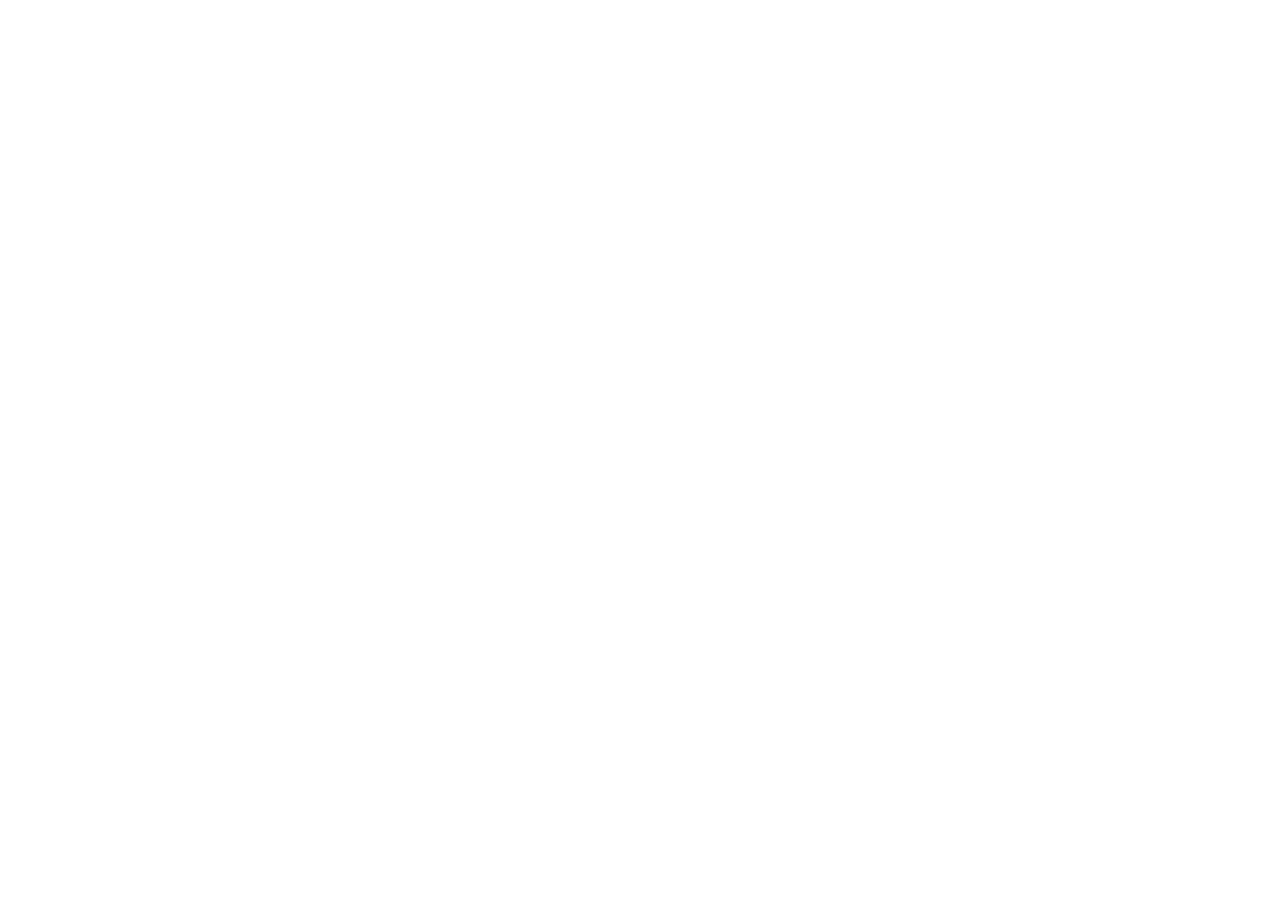
==== index.html @ 9a24ef56 "Initial commit" ====
<html lang="fa" dir="rtl">
<head>
    <meta charset="UTF-8">
    <meta name="viewport" content="width=device-width, initial-scale=1.0">
    <link rel="stylesheet" href="/css/style.css">
    <link rel="stylesheet" href="/css/fonts.css">
    <title>تاکسی اینترنتی تپسی- TAPSI</title>
</head>
<body>
    
</body>
</html>
---- css/style.css ----
/* RESET */
*,
*::before,
*::after{
    margin: 0;
    padding: 0;
    box-sizing: border-box;
    list-style: none;
}

html{
    font-size: 62.5%;
}

/* ROOT VARIABLE */
:root{
    --color-primary: #FF5722;
    --color-secondary-light: #FFF6F2;
    --color-secondary-dark: #FFA589;
    --color-navbar: #f8f8f8;
    --color-headings: #000000;
    --color-body: #333333;
    --color-white: #ffffff;
}

/* TYPOGRAPHY */
h1,h2,h3{
    color: var(--color-headings);
    font-weight: 700;
}

h1{
    font-size: 2.5rem;
}

h1{
    font-size: 2.2rem;
}

body{
    color: var(--color-body);
    font-size: 1.4rem;
}

@media screen and (min-width: 1024px) {
    h1{
        font-size: 5rem;
    }
    h2{
        font-size: 3.5rem;
    }
    body{
        font-size: 1.8rem;
    }
}
---- css/fonts.css ----
@font-face {
    font-family: "Vazir";
    font-weight: 400;
    font-style: normal ;
    src: url("/assets/fonts/Vazirmatn-Regular.woff2") format("woff2");
}

@font-face {
    font-family: "Vazir";
    font-weight: 700;
    font-style: normal ;
    src: url("/assets/fonts/Vazirmatn-Bold.woff2") format("woff2");
}

body{
    font-family: "Vazir";
}
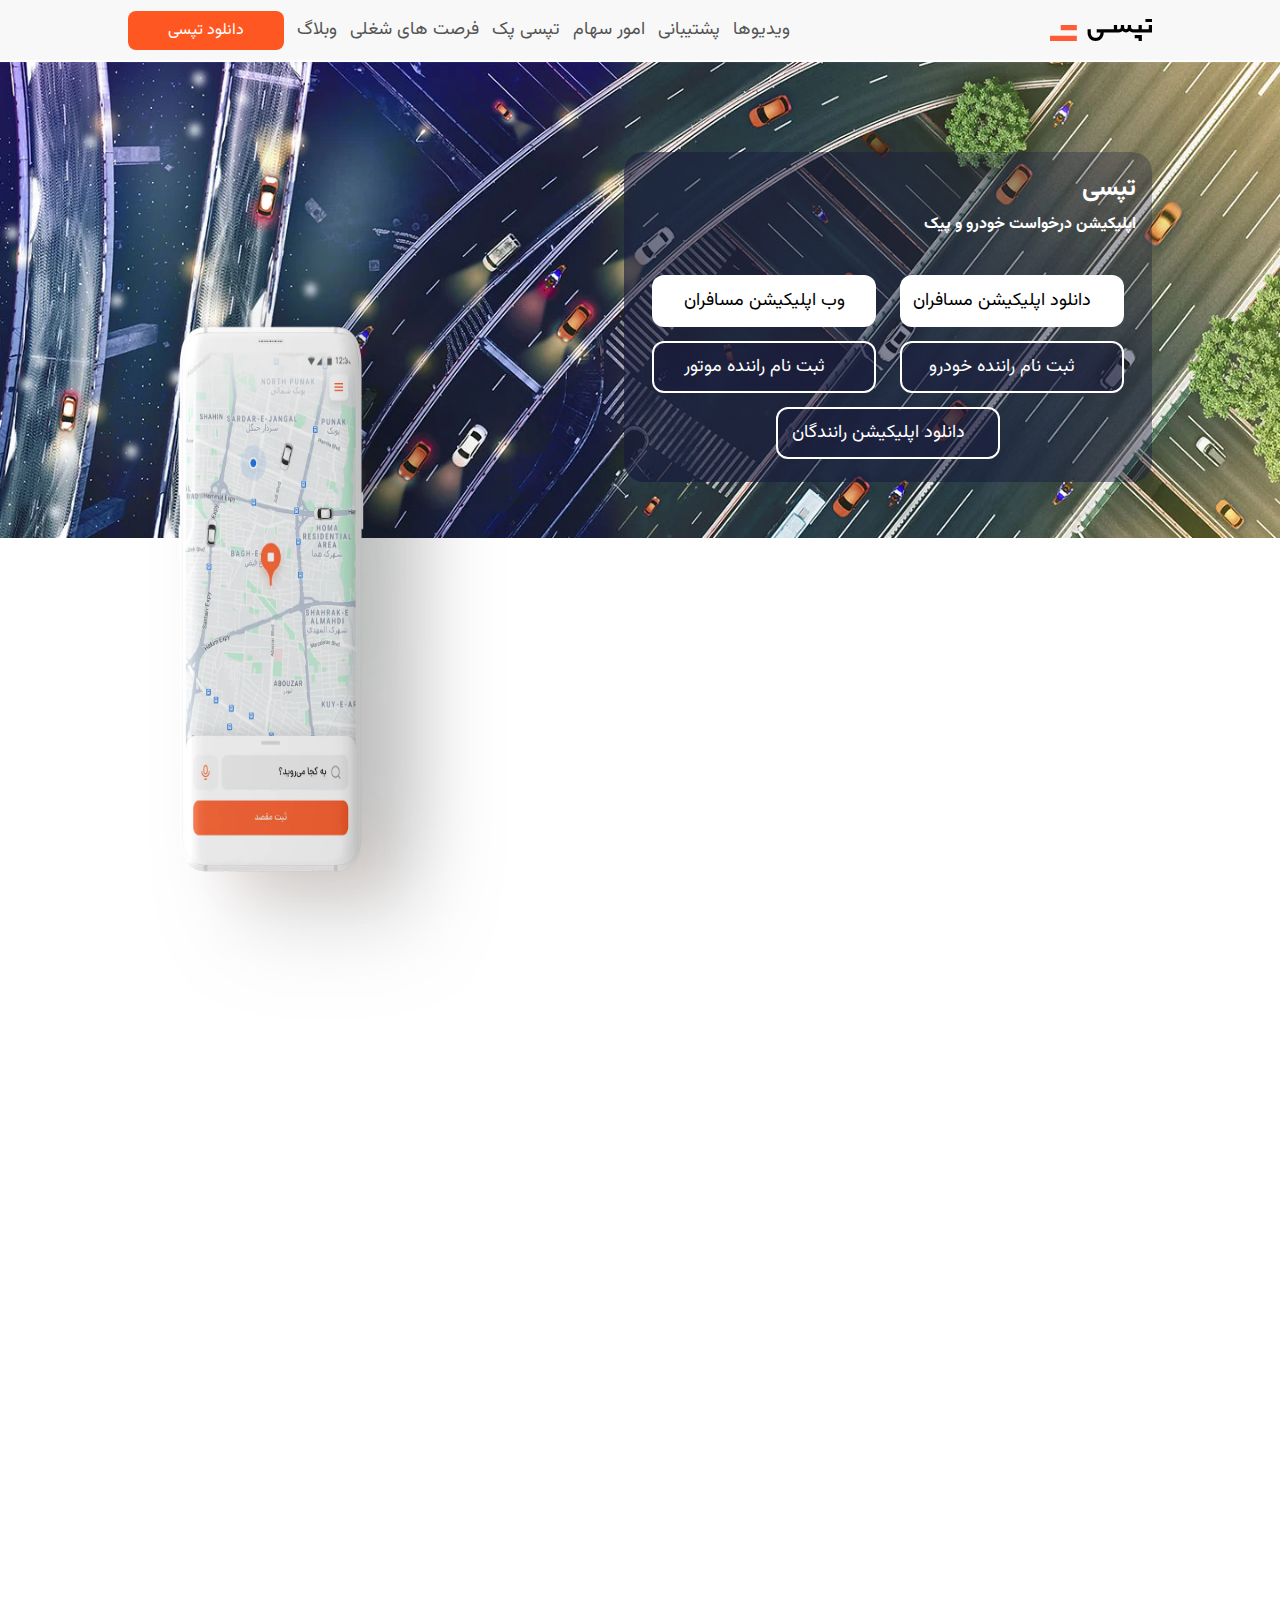
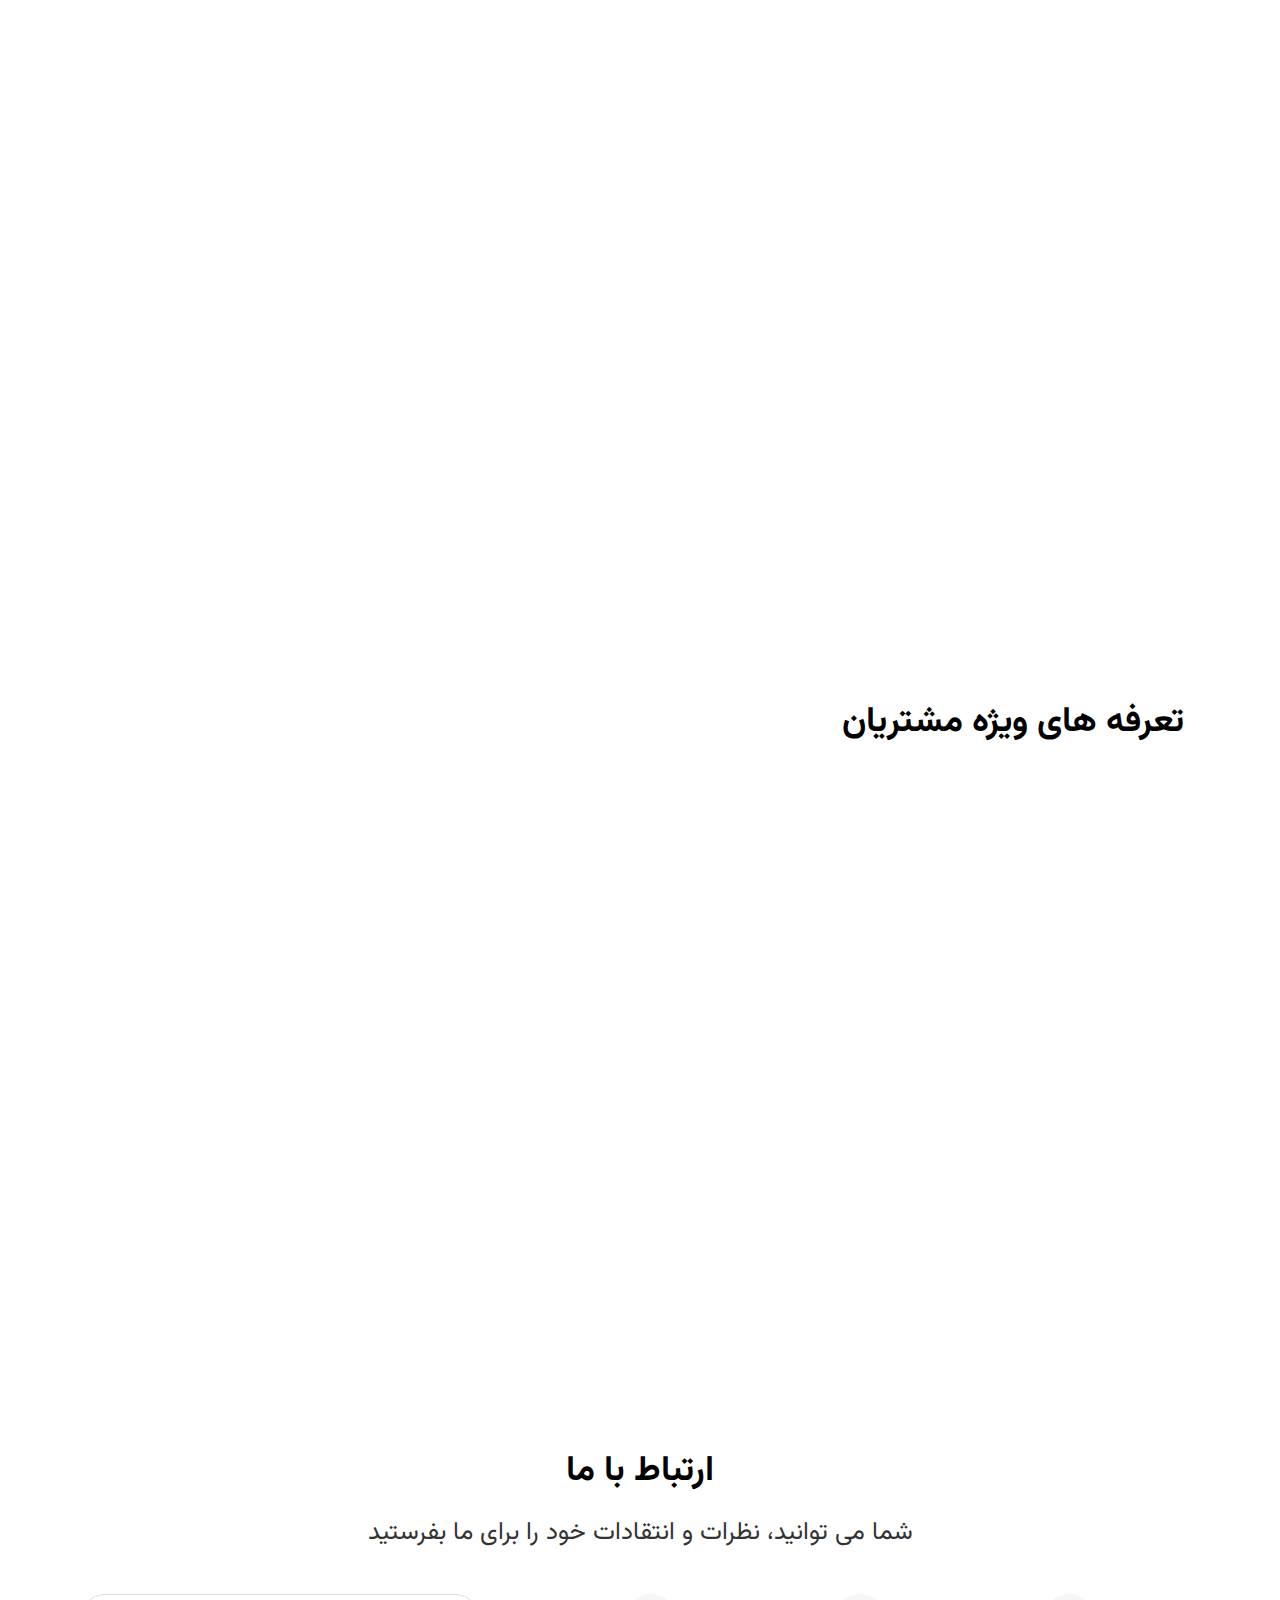
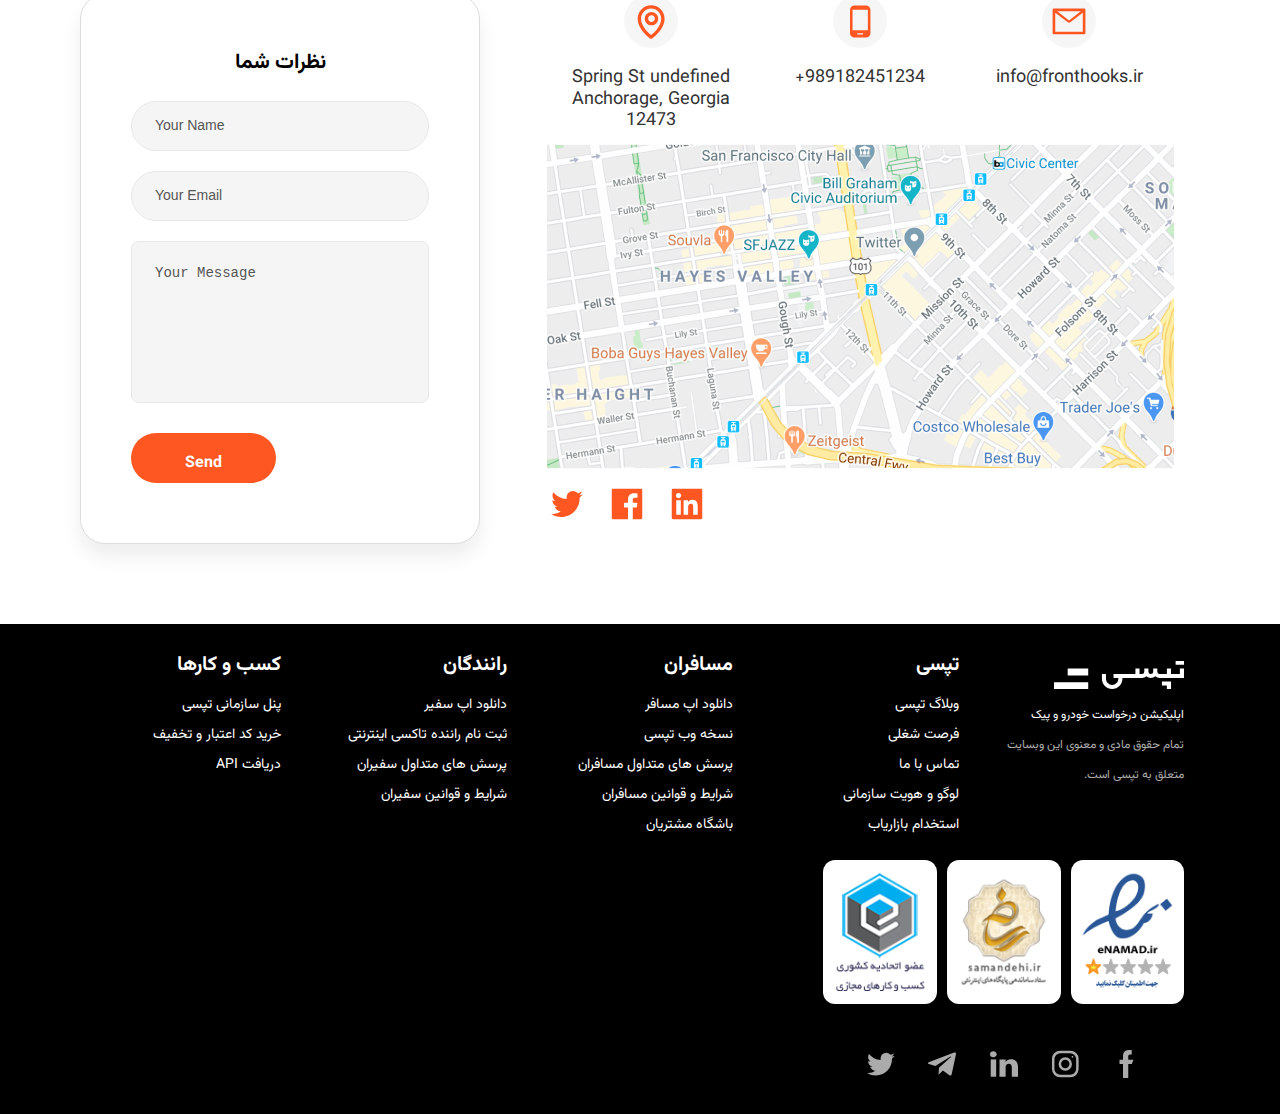
==== commit 35ae2d2c: "Putting the components together" ====
--- a/index.html
+++ b/index.html
@@ -1,12 +1,479 @@
-<html lang="fa" dir="rtl">
+<html dir="rtl">
 <head>
     <meta charset="UTF-8">
     <meta name="viewport" content="width=device-width, initial-scale=1.0">
+    <link rel="shortcut icon" href="/assets/images/favicon.ico">
     <link rel="stylesheet" href="/css/style.css">
     <link rel="stylesheet" href="/css/fonts.css">
+    <link rel="stylesheet" href="/css/aos.css" />
+    <link rel="stylesheet" href="https://cdnjs.cloudflare.com/ajax/libs/font-awesome/6.5.2/css/all.min.css" integrity="sha512-SnH5WK+bZxgPHs44uWIX+LLJAJ9/2PkPKZ5QiAj6Ta86w+fsb2TkcmfRyVX3pBnMFcV7oQPJkl9QevSCWr3W6A==" crossorigin="anonymous" referrerpolicy="no-referrer" />
     <title>تاکسی اینترنتی تپسی- TAPSI</title>
 </head>
 <body>
+    <!-- HEADRER -->
+    <header>
+        <nav class="nav container">
+            <a href="#" class="nav__logo">
+                <svg xmlns="http://www.w3.org/2000/svg" width="102" height="22" viewBox="0 0 102 22">
+                    <g fill-rule="evenodd">
+                        <path fill="#000" d="M102 5.946h-3.222v4.28H91.8v-4.28h-3.221v4.28h-5.637a1.878 1.878 0 0 1-1.879-1.872V5.946h-3.221v2.408a1.878 1.878 0 0 1-1.879 1.873 1.878 1.878 0 0 1-1.879-1.873V5.946h-3.221v2.408a1.878 1.878 0 0 1-1.879 1.873h-1.879V5.946h-3.22v4.28h-17.18v3.212h3.758v.535c0 2.656-2.167 4.816-4.831 4.816-2.664 0-4.832-2.16-4.832-4.816v-3.746H37.58v3.746c0 4.426 3.613 8.027 8.053 8.027 4.44 0 8.052-3.6 8.052-8.027v-.535H68.985a5.09 5.09 0 0 0 3.489-1.381 5.09 5.09 0 0 0 3.49 1.38 5.09 5.09 0 0 0 3.489-1.38 5.089 5.089 0 0 0 3.489 1.38H102V5.947z"></path>
+                        <path fill="#000" d="M84.702 19.297h3.854V22h3.304v-5.946h-7.158zM102 0h-6.561v2.973H102z"></path>
+                        <path fill="#FF5B35" d="M26.842 11.297H10.737V5.946h16.105zM26.842 22H0v-5.351h26.842z"></path>
+                    </g>
+                </svg>
+            </a>
+            <div class="nav__link-container">
+                <ul class="nav__links">
+                    <li class="nav__link">
+                        <a href="#">ویدیوها</a>
+                    </li>
+                    <li class="nav__link">
+                        <a href="#">پشتیبانی</a>
+                    </li>
+                    <li class="nav__link">
+                        <a href="#">امور سهام</a>
+                    </li>
+                    <li class="nav__link">
+                        <a href="#">تپسی پک</a>
+                    </li>
+                    <li class="nav__link">
+                        <a href="#">فرصت های شغلی</a>
+                    </li>
+                    <li class="nav__link">
+                        <a href="#">وبلاگ</a>
+                    </li>
+                </ul>
+                <button class="btn btn--primary btn--download">دانلود تپسی</button>
+                <div class="nav__hamburger" >
+                    <span class="bar1"></span>
+                    <span class="bar2"></span>
+                    <span class="bar3"></span>
+                </div>
+            </div>
+        </nav>
+    </header>
+
+    <!-- BANNER -->
+    <section class="banner">
+        <picture>
+            <source srcset="assets/images/banner.webp" type="image/webp" media="(min-width: 768px)">
+            <source srcset="assets/images/banner.jpg" type="image/jpg" media="(min-width: 768px)">
+            <source srcset="assets/images/banner-mobile.webp" type="image/webp" media="(max-width: 768px)">
+            <source srcset="assets/images/banner-mobile.jpg" type="image/jpg" media="(max-width: 768px)">
+            <img alt="banner" src="assets/images/banner.jpg" class="banner__img">
+         </picture>
+         <picture>
+            <source srcset="/assets/images/mockup-phone.webp" type="image/webp" media="(min-width: 1024px)">
+            <source srcset="/assets/images/mockup-phone.png" type="image/png" media="(min-width: 1024px)">
+            <img alt="phone" class="banner__phone">
+         </picture>
+         <div class="content-wrapper">
+            <div class="content-wrapper__container">
+                <h1>تپسی</h1>
+                <h2>اپلیکیشن درخواست خودرو و پیک</h2>
+                <div class="intro-btn">
+                    <div class="intro-btn__passenger btn__passenger--primary">
+                        <span>
+                            <i class="fa-solid fa-arrow-down"></i>
+                        </span>
+                        <a href="#">دانلود اپلیکیشن مسافران</a>
+                    </div>
+                    <div class="intro-btn__passenger btn__passenger--primary">
+                        <a href="#">وب اپلیکیشن مسافران</a>
+                    </div>
+                    <div class="intro-btn__passenger btn__passenger--secondary">
+                        <span>
+                            <i class="fas fa-car"></i>
+                        </span>
+                        <a href="#">ثبت نام راننده خودرو</a>
+                    </div>
+                    <div class="intro-btn__passenger btn__passenger--secondary">
+                        <span>
+                            <i class="fa-solid fa-helmet-un"></i>
+                        </span>
+                        <a href="">ثبت نام راننده موتور</a>
+                    </div>
+                    <div class="intro-btn__passenger btn__passenger--secondary last-element">
+                        <span>
+                            <i class="fa-solid fa-arrow-down"></i>
+                        </span>
+                        <a href="">دانلود اپلیکیشن رانندگان</a>
+                    </div>
+                </div>
+            </div>
+         </div>
+    </section>
+
+    <!-- SERVICES -->
+    <div class="services block" data-aos="fade-up" data-aos-duration="1000" data-aos-easing="ease-in-out">
+        <div class="services__block">
+        <h2>سرویس های تپسی</h2>
+        <!-- tabs -->
+        <div class="nav nav-tabs container" id="nav-tab" role="tablist">
+            <a class="nav__tab active" data-tab-target="nav-classic-tab">
+                <img src="/assets/images/cc-classic.png" alt="tapsi-classic-icon">
+                <p>تپسی کلاسیک</p>
+            </a>
+            <a class="nav__tab" data-tab-target="nav-tel-tab"> 
+                <img src="/assets/images/cc-tel.png" alt="tapsi-tel-icon">
+                <p>تپسی تلفنی</p>
+            </a>
+            <a class="nav__tab" data-tab-target="nav-line-tab"> 
+                <img src="/assets/images/cc-line.png" alt="tapsi-line-icon">
+                <p>تپسی لاین</p>
+            </a>
+            <a class="nav__tab" data-tab-target="nav-motopeyk-tab"> 
+                <img src="/assets/images/cc-motopeyk.png" alt="motopeyk-icon">
+                <p>موتوپیک</p>
+            </a>
+            <a class="nav__tab" data-tab-target="nav-autopeyk-tab"> 
+                <img src="/assets/images/cc-autopeyk.png" alt="autopeyk-icon">
+                <p>اتوپیک</p>
+            </a>
+            <a class="nav__tab" data-tab-target="nav-plus-tab"> 
+                <img src="/assets/images/cc-plus.png" alt="tapsi-plus-icon">
+                <p>تپسی پلاس</p>
+            </a>
+            <a class="nav__tab" data-tab-target="nav-hamyar-tab"> 
+                <img src="/assets/images/cc-hamyar.png" alt="hamyar-icon">
+                <p>همیار</p>
+            </a>
+        </div>
+        <!-- contents -->
+        <div class="container">  
+            <div class="tab-content active" id="nav-classic-tab">
+                <div class="feature__img" >
+                    <img src="/assets/images/cc-classic.png" alt="tapsi-classic-icon">
+                </div>   
+                <div class="feature__desc">
+                    <h3 class="feature__title">تپسی کلاسیک</h3>
+                    <p class="feature__text">
+                        با سرویس کلاسیک تپسی، یک خودروی اختصاصی برای رسیدن به مقصدتان دارید. تپسی کلاسیک، راهی سریع و آسان برای سفرهای درون&zwnj;شهری در هر ساعتی از روز است. در این سرویس، شما امکان تعیین دو یا چند مقصد و همچنین توقف در مسیر را دارید.
+                    </p>
+                </div>
+            </div>
+            <div class="tab-content" id="nav-tel-tab">
+                <div class="feature__img" >
+                    <img src="/assets/images/cc-tel.png" alt="tapsi-tel-icon">
+                </div>   
+                <div class="feature__desc">
+                    <h3 class="feature__title">تپسی تلفنی</h3>
+                    <p class="feature__text">
+                   سرویس تپسی تلفنی یا ۱۶۳۰، این امکان را به شما می&zwnj;دهد که بدون نیاز به اینترنت و اپلیکیشن، درخواست خودرو بدهید. این سرویس تاکسی تلفنی مناسب زمانی است که به هر دلیلی دسترسی به اینترنت یا اپلیکیشن ندارید. همچنین سرویس تلفنی تپسی، راه حلی مناسب برای افرادی است که کار کردن با اپلیکیشن&zwnj;های موبایلی برایشان راحت نیست.
+                    </p>
+                </div>
+            </div>
+            <div class="tab-content" id="nav-line-tab">
+                <div class="feature__img" >
+                    <img src="/assets/images/cc-line.png" alt="tapsi-line-icon">
+                </div>   
+                <div class="feature__desc">
+                    <h3 class="feature__title">تپسی لاین</h3>
+                    <p class="feature__text">
+                        تپسی لاین سرویسی است که امکان سفر اشتراکی را برایتان فراهم می&zwnj;کند. در این سرویس شما با مسافر دیگری که هم&zwnj;مسیرتان است، هم&zwnj;سفر خواهید بود و هزینه سفرتان تقسیم می&zwnj;شود.
+                    </p>
+                </div>
+            </div>
+            <div class="tab-content" id="nav-motopeyk-tab">
+                <div class="feature__img" >
+                    <img src="/assets/images/cc-motopeyk.png" alt="motopeyk-icon">
+                </div>   
+                <div class="feature__desc">
+                    <h3 class="feature__title">موتو پیک</h3>
+                    <p class="feature__text">
+                        با استفاده از سرویس موتوپیک، بسته&zwnj;ها و مرسولاتتان با پیک موتور به مقصد ارسال می&zwnj;شوند. این سرویس مناسب زمانی است که می&zwnj;خواهید مرسوله سریع&zwnj;تر به مقصد برسد. در این سرویس، شما می&zwnj;توانید مسیر رسیدن مرسوله&zwnj;تان به مقصد را به صورت لحظه&zwnj;ای روی نقشه دنبال کنید.
+                    </p>
+                </div>
+            </div>
+            <div class="tab-content" id="nav-autopeyk-tab">
+                <div class="feature__img" >
+                    <img src="/assets/images/cc-autopeyk.png" alt="autopeyk-icon">
+                </div>   
+                <div class="feature__desc">
+                    <h3 class="feature__title">اتو پیک</h3>
+                    <p class="feature__text">
+                        اتوپیک سرویسی برای ارسال بسته&zwnj;های شما با خودرو است. این سرویس، برای زمانی مناسب است که بسته&zwnj;های شما، با موتور قابل ارسال نیستند و یا در حین جابجایی، نیاز به مراقبت بیشتری دارند. در این سرویس نیز امکان رصد لحظه &zwnj;به لحظه موقعیت مکانی مرسوله تا زمان رسیدن به مقصد فراهم است.
+                    </p>
+                </div>
+            </div>
+            <div class="tab-content" id="nav-plus-tab">
+                <div class="feature__img" >
+                    <img src="/assets/images/cc-plus.png" alt="tapsi-plus-icon">
+                </div>   
+                <div class="feature__desc">
+                    <h3 class="feature__title">تپسی پلاس</h3>
+                    <p class="feature__text">
+                        در سرویس پلاس تاکسی اینترنتی تپسی، خودرویی با مدل بالاتر و عمر کمتر، به دنبال شما خواهد آمد. همچنین، رانندگان این سرویس بالاترین امتیاز را از مسافران دریافت کرده&zwnj;اند. در این سرویس که در حال حاضر در تهران فعال است، امکان تعیین چند مقصد یا توقف در حین سفر، وجود دارد.
+                    </p>
+                </div>
+            </div>
+            <div class="tab-content" id="nav-hamyar-tab">
+                <div class="feature__img" >
+                    <img src="/assets/images/cc-hamyar.png" alt="hamyar-icon">
+                </div>   
+                <div class="feature__desc">
+                    <h3 class="feature__title">همیار</h3>
+                    <p class="feature__text">
+                        سرویس همیار تپسی، به جای شما خرید می&zwnj;کند. کافیست فروشگاه مورد نظر خود را به عنوان مبدا مشخص کرده و لیست خریدتان را داخل اپ وارد کنید. این خرید&zwnj;ها می&zwnj;تواند از سوپرمارکت یا داروخانه مورد نظر شما باشند.
+                    </p>
+                </div>
+            </div>   
+        </div>
+    </div>
+    </div>
+
+     <!-- FEATURE -->
+    <section class="feature container">  
+        <div class="feature__img" data-aos="fade-right" data-aos-duration="1000" data-aos-easing="ease-in-out">
+            <img src="/assets/images/i-mac.png" alt="corporate">
+        </div>   
+        <div class="feature__desc" data-aos="fade-left" data-aos-duration="1000" data-aos-easing="ease-in-out">
+            <h2 class="feature__title">خدمات تپسی برای کسب و کارها</h2>
+            <p class="feature__text">
+            پنل سازمانی تپسی، یک سامانه تحت وب است که به سادگی امکان درخواست هم زمان تعدا نامحدودی خودرو و پیک را برای کسب و کارها و سازمان ها فراهم می کند. و با استفاده از آن می توانید ماموریت های درون شهری و ارسال کالاهای خود را به سادگی مدیریت کنید.
+            </p>
+            <button class="btn btn--primary">ورود و ثبت نام پنل سازمانی</button>
+        </div>
+    </section>
+
+    <!-- CHARGE -->
+    <section class="charge feature container">  
+        <div class="feature__img" data-aos="fade-left" data-aos-duration="1000" data-aos-easing="ease-in-out">
+            <img src="/assets/images/macbook.webp" alt="voucher-sales">
+        </div>   
+        <div class="feature__desc" data-aos="fade-right" data-aos-duration="1000" data-aos-easing="ease-in-out">
+            <h2 class="feature__title">خرید کد اعتبار تپسی</h2>
+            <p class="feature__text">
+                کد اعتبار تپسی امکان استفاده از تخفیف یک تا ده درصدی سفر با تپسی را برای کاربران، کسب و کارها و سازمان&zwnj;ها فراهم می&zwnj;کند. تنها با صرف چند دقیقه می&zwnj;توانید این کد را تهیه کنید تا هزینه سفرهایتان با تپسی را کاهش دهید یا آن را در اختیار کارکنان و مشتریانتان بگذارید.
+             </p>
+            <button class="btn btn--primary">خرید کد اعتبار و تخفیف</button>
+        </div>
+    </section>
     
+    <!-- PLANS -->
+    <section class="plans container">
+        <h2 class="">تعرفه های ویژه مشتریان</h2>
+        <div class="plans__list">
+            <div class="plans__card card--secondary" data-aos="fade-up" data-aos-anchor-placement="center-bottom" data-aos-duration="2000" data-aos-easing="ease-in-out">
+                <div class="plans__header">
+                <div class="plans__intro-row">
+                    <span>عادی</span>
+                    <span class="badge badge--secondary">10% OFF</span>
+                </div>
+                <div class="plans__price-row">
+                    <span class="plans__price">290,000</span>
+                    <span class="plans__billing-cycle">ماهانه / تومان</span>
+                </div>
+                <div class="plans__desc-row">سرویس ماشین های معمولی</div>
+                </div>
+                <div class="plans__body">
+                   <div class="plan__list__check">
+                        <ul class="list list--check">
+                            <li class="list__item">کیفیت معمولی</li>
+                            <li class="list__item">کیفیت معمولی</li>
+                            <li class="list__item">کیفیت معمولی</li>
+                            <li class="list__item">کیفیت معمولی</li>
+                        </ul>
+                   </div>
+                   <div class="plan__action">
+                        <button class="btn btn--primary btn--block">ثبت سفارش</button>
+                   </div>
+                </div>
+            </div>
+            <div class="plans__card card--primary plan--popular" data-aos="fade-up" data-aos-anchor-placement="center-bottom" data-aos-duration="2000" data-aos-easing="ease-in-out">
+                <div class="plans__header">
+                <div class="plans__intro-row">
+                    <span>اقتصادی</span>
+                    <span class="badge badge--primary">15% OFF</span>
+                </div>
+                <div class="plans__price-row">
+                    <span class="plans__price">390,000</span>
+                    <span class="plans__billing-cycle">ماهانه / تومان</span>
+                </div>
+                <div class="plans__desc-row">سرویس ماشین های کلاسیک</div>
+                </div>
+                <div class="plans__body">
+                    <div class="plan__list__check">
+                        <ul class="list list--check">
+                            <li class="list__item">کیفیت عالی</li>
+                            <li class="list__item">کم سرو صدا</li>
+                            <li class="list__item">زمان محدود</li>
+                            <li class="list__item">سرویس روزانه</li>
+                        </ul>
+                   </div>
+                   <div class="plan__action">
+                        <button class="btn btn--primary btn--block">ثبت سفارش</button>
+                   </div>
+                </div>
+            </div>
+            <div class="plans__card card--secondary" data-aos="fade-up" data-aos-anchor-placement="center-bottom" data-aos-duration="2000" data-aos-easing="ease-in-out">
+                <div class="plans__header">
+                <div class="plans__intro-row">
+                    <span>ویژه</span>
+                    <span class="badge badge--secondary">20% OFF</span>
+                </div>
+                <div class="plans__price-row">
+                    <span class="plans__price">490,000</span>
+                    <span class="plans__billing-cycle">ماهانه / تومان</span>
+                </div>
+                <div class="plans__desc-row">سرویس ماشین های مدل بالا</div>
+                </div>
+                <div class="plans__body">
+                   <div class="plan__list__check">
+                        <ul class="list list--check">
+                            <li class="list__item">کیفیت خیلی خفن</li>
+                            <li class="list__item">بی سرو صدا</li>
+                            <li class="list__item">زمان نامحدود</li>
+                            <li class="list__item">سرویس نامحدود</li>
+                        </ul>
+                   </div>
+                   <div class="plan__action">
+                    <button class="btn btn--primary btn--block">ثبت سفارش</button>
+                   </div>
+                </div>
+            </div>
+        </div>
+    </section>
+
+    <!-- CONTACT-US -->
+    <section class="contact-us container">
+        <div class="contact-us__header">
+            <h2>ارتباط با ما</h2>
+            <span>شما می توانید، نظرات و انتقادات خود را برای ما بفرستید</span>
+        </div>
+        <div class="contact-us__body">
+            <div class="contact-us__address">
+                <div class="contact-us__social">
+                    <svg class="icon-social">
+                        <use xlink:href="/assets/images/contact-info-sprit.svg#linkedin"></use>
+                    </svg>
+                    <svg class="icon-social">
+                        <use xlink:href="/assets/images/contact-info-sprit.svg#facebook"></use>
+                    </svg>
+                    <svg class="icon-social">
+                        <use xlink:href="/assets/images/contact-info-sprit.svg#twitter"></use>
+                    </svg>
+                </div>
+                <div class="contact-us__info">
+                     <div class="contact-us__location">
+                        <span class="icon-container">
+                            <svg class="icon">
+                                <use xlink:href="/assets/images/contact-info-sprit.svg#location"></use>
+                            </svg>
+                        </span>
+                        <span class="contact-us__info__text">Spring St undefined Anchorage, Georgia 12473</span>
+                     </div>
+                     <div class="contact-us__phone">
+                        <span class="icon-container">
+                            <svg class="icon">
+                                <use xlink:href="/assets/images/contact-info-sprit.svg#phone"></use>
+                            </svg>
+                        </span>
+                        <span class="contact-us__info__text">+989182451234</span>
+                     </div>
+                     <div class="contact-us__mail">
+                        <span class="icon-container">
+                            <svg class="icon">
+                                <use xlink:href="/assets/images/contact-info-sprit.svg#mail"></use>
+                            </svg>
+                        </span>
+                        <span class="contact-us__info__text">info@fronthooks.ir</span>
+                     </div>
+                </div>
+                <div class="contact-us__map">
+                    <img src="/assets/images/map.png" alt="location tapsi on the map">
+                </div>
+            </div>
+            <div class="contact-us__message">
+                <form class="contact-us__form">
+                    <h3>نظرات شما</h3>
+                    <input type="text" placeholder="Your Name">
+                    <input type="text" placeholder="Your Email">
+                    <textarea cols="30" rows="10" placeholder="Your Message"></textarea>
+                    <div class="contact-us__btn-container">
+                        <button type="submit" class="btn btn--primary btn--form">Send</button>
+                    </div>
+                </form>
+            </div>
+        </div>
+    </section>
+
+    <!-- FOOTER -->
+    <footer class="footer">
+        <div class="footer__section container">
+            <div class="footer__col">
+                <img src="/assets/images/tapsi-logo-white.svg" alt="tapsi-white-logo" class="footer__logo">
+                <span class="footer__desc">اپلیکیشن درخواست خودرو و پیک</span>
+                <span class="footer__first-copy-write">تمام حقوق مادی و معنوی این وبسایت متعلق به تپسی است.</span>
+            </div>
+            <div class="footer__col">
+                <h3>تپسی</h3>
+                <ul class="footer__nav">
+                    <li>وبلاگ تپسی</li>
+                    <li>فرصت شغلی</li>
+                    <li>تماس با ما</li>
+                    <li>لوگو و هویت سازمانی</li>
+                    <li>استخدام بازاریاب</li>
+                </ul>
+            </div>
+            <div class="footer__col">
+                <h3>مسافران</h3>
+                <ul class="footer__nav">
+                    <li>دانلود اپ مسافر</li>
+                    <li>نسخه وب تپسی</li>
+                    <li>پرسش های متداول مسافران</li>
+                    <li>شرایط و قوانین مسافران</li>
+                    <li>باشگاه مشتریان</li>
+                </ul>
+            </div>
+            <div class="footer__col">
+                <h3>رانندگان</h3>
+                <ul class="footer__nav">
+                    <li>دانلود اپ سفیر</li>
+                    <li>ثبت نام راننده تاکسی اینترنتی</li>
+                    <li>پرسش های متداول سفیران</li>
+                    <li>شرایط و قوانین سفیران</li>
+                </ul>
+            </div>
+            <div class="footer__col">
+                <h3>کسب و کارها</h3>
+                <ul class="footer__nav">
+                    <li>پنل سازمانی تپسی</li>
+                    <li>خرید کد اعتبار و تخفیف</li>
+                    <li>دریافت API</li>
+                </ul>
+            </div>
+            <div class="footer__col footer--last-col">
+                <div class="footer__trust-col">
+                    <img src="/assets/images/ENAMAD.png" alt="enamad-logo">
+                    <img src="/assets/images/SAMANDEHI.png" alt="samandehi-logo">
+                    <img src="/assets/images/ETEHADIEH.png" alt="etehadieh-logo">
+                </div>
+                <span class="footer__second-copy-write">تمام حقوق مادی و معنوی این وبسایت متعلق به تپسی است.</span>
+                <div class="footer__social">
+                    <svg class="icon">
+                        <use xlink:href="/assets/images/footer-social-icon.svg#facebook"></use>
+                    </svg>
+                    <svg class="icon">
+                        <use xlink:href="/assets/images/footer-social-icon.svg#instagram"></use>
+                    </svg>
+                    <svg class="icon">
+                        <use xlink:href="/assets/images/footer-social-icon.svg#linkedin"></use>
+                    </svg><svg class="icon">
+                        <use xlink:href="/assets/images/footer-social-icon.svg#telegram"></use>
+                    </svg>
+                    <svg class="icon">
+                        <use xlink:href="/assets/images/footer-social-icon.svg#twitter"></use>
+                    </svg>
+                </div>
+            </div>
+        </div>
+    </footer>
+
+    <script src="/aos.js"></script>
+    <script>
+      AOS.init();
+    </script>
+    <script src="/javascript.js"></script>
 </body>
 </html>--- a/css/style.css
+++ b/css/style.css
@@ -8,6 +8,14 @@
     list-style: none;
 }
 
+a{
+    text-decoration: none;
+}
+
+.block{
+    padding: 6rem 10%;
+}
+
 html{
     font-size: 62.5%;
 }
@@ -15,12 +23,14 @@
 /* ROOT VARIABLE */
 :root{
     --color-primary: #FF5722;
-    --color-secondary-light: #FFF6F2;
+    --color-primary-light: #FF7A50;
     --color-secondary-dark: #FFA589;
     --color-navbar: #f8f8f8;
     --color-headings: #000000;
     --color-body: #333333;
+    --color-nav-link: #545454;
     --color-white: #ffffff;
+    --color-secondary-white: #FFF6F2;
 }
 
 /* TYPOGRAPHY */
@@ -33,13 +43,19 @@
     font-size: 2.5rem;
 }
 
-h1{
+h2{
     font-size: 2.2rem;
+    margin-bottom: 2.5rem;
 }
 
 body{
     color: var(--color-body);
     font-size: 1.4rem;
+    line-height: 1.7;
+}
+
+html,body{
+    overflow-x: hidden;
 }
 
 @media screen and (min-width: 1024px) {
@@ -52,4 +68,952 @@
     body{
         font-size: 1.8rem;
     }
+}
+
+.container{
+    max-width: 1140px;
+    margin: 0 auto;
+}
+
+/* COMPONENTS */
+.btn{
+    outline: none;
+    border: none;
+    border-radius: 8px;
+    padding: 1.1rem 2.5rem;
+    cursor: pointer;
+    text-align: center;
+    white-space: nowrap;
+    margin: 1rem 0;
+    font-size: 1.4rem;
+}   
+
+
+.btn--primary{
+    background-color: var(--color-primary);
+    color: var(--color-white);
+}
+
+.btn--secondary{
+    background-color: var(--color-secondary-dark);
+    color: var(--color-white);
+}
+
+.btn--block{
+    width: 100%;
+    font-size: 1.6rem;
+}
+
+@media screen and (min-width: 1024px){
+    .btn{
+        font-size: 1.6rem;
+    }
+    .btn--block{
+        font-size: 2rem;
+    }
+}
+
+/* BADGE */
+.badge{
+    display: inline-block;
+    padding: 0.2rem 1.5rem;
+    font-size: 1.2rem;
+    border-radius: 32px;
+    border: 2px solid var(--color-primary);
+    text-transform: uppercase;
+    font-weight: bold; 
+}
+
+.badge--primary{
+    background-color: var(--color-primary);
+    color: var(--color-white);
+}
+
+.badge--secondary{
+    background-color: var(--color-white);
+    color: var(--color-primary);
+}
+
+@media screen and (min-width: 1024px){
+    .badge{
+        font-size: 1.4rem;
+    }
+}
+
+/* LIST */
+.list{
+    font-size: 1.6rem;
+}
+
+.list--inline .list__item{
+    display: inline-block;
+}
+
+.list--check .list__item{
+    background: url("/assets/images/check.svg") no-repeat right center;
+    padding-right: 3rem;
+    margin-bottom: 1.5rem;
+}
+
+@media screen and (min-width: 1024px){
+    .list--check .list__item{
+        font-size: 1.8rem;
+        margin-bottom: 2rem;
+    }
+}
+
+/* PRICE PLANS SECTION*/
+.plans{
+    padding: 2rem 9%;
+}
+.plans__list{
+    display: grid;
+    gap: 5rem;
+    justify-items: center;
+    grid-template-columns: repeat(auto-fit, minmax(311px, 1fr));
+    margin: 1rem 0;
+}
+
+.plans__card{
+    min-width: 310px;
+    overflow: hidden;
+    border-radius: 20px;
+    background-color: var(--color-secondary-white);
+    box-shadow: 0 0 20px 10px #f3f2f2e1;
+    transition: all 0.2s ease-in-out;
+}
+
+.plans__card:hover{
+    transform: scale(1.05);
+}
+
+.plan--popular{
+    transform: scale(1.1);
+}
+
+.plan--popular:hover{
+    transform: scale(1.15);
+}
+
+.plans__header{
+    color: var(--color-white);
+}
+
+.card--primary .plans__header{
+    background-color: var(--color-primary-light);
+}
+
+.card--secondary .plans__header{
+    background-color: var(--color-secondary-dark);
+}
+
+.plans__header,
+.plans__body{
+    padding: 3rem;
+}
+
+.plans__intro-row{
+    display: flex;
+    justify-content: space-between;
+    align-items: center;
+    margin-bottom: 2rem;
+}
+
+.plans__desc-row{
+    letter-spacing: 1.1px;
+    white-space: nowrap;
+}
+
+.plans__price{
+    font-size: 2rem;
+}
+
+.plans__billing-cycle{
+    font-size: 1.4rem;
+}
+
+.plan__list__check .list{
+    margin-bottom: 5rem;
+}
+
+@media screen and (min-width: 1024px){
+    .plans{
+        padding: 5rem 2% 0;
+    }
+    .plans__price{
+        font-size: 3rem;
+    }
+    .plans__list{
+        margin: 5rem 0;
+    }
+}
+
+/* FEATURE SECTION */
+.feature{
+    display: grid;
+    grid-template-columns: 1fr;
+    grid-template-rows: auto;
+    justify-items: center;
+    gap: 3rem;
+    padding: 5rem 4rem 5rem 0;
+}
+
+.feature__desc .btn{
+    padding: 1.5rem 3rem;
+}
+
+.feature__text{
+    margin-bottom: 3rem;
+    text-align: justify;
+}
+
+.feature__img{
+    padding-right: 5rem;
+}
+
+.feature__img img{
+    width: 100%;
+    height: auto;
+}
+
+@media screen and (min-width: 1024px) {
+    .feature {
+        grid-template-columns: repeat(2, 1fr);
+        grid-template-rows: auto;
+        gap: 20px;
+    }
+
+    .feature__desc {
+        order: 1; 
+    }
+
+    .feature__img {
+        order: 2;
+    }
+}
+
+/* CHARGE */
+.charge.feature{
+    padding: 2rem 4rem;
+}
+
+.charge .feature__img {
+    padding: 0 4rem;
+}
+
+@media screen and (min-width: 1024px) {
+    .charge.feature{
+        padding: 5rem 0;
+    }
+    .charge .feature__desc {
+        order: 2; 
+    }
+
+    .charge .feature__img {
+        order: 1;
+        padding: 0 3.8rem 0 5rem;
+    }
+  
+}
+/* CONTACTS US */
+.contact-us{
+    display: flex;
+    flex-direction: column;
+    align-items: center;
+    gap: 2rem;
+    margin: 0 0 7rem 0;
+}
+
+.contact-us__header,
+.contact-us__body{
+    width: 100%;
+    text-align: center;
+    padding: 1rem;
+}
+
+.contact-us__header h2{
+    font-size: 2.2rem;
+    margin-bottom: 1rem;
+}
+.contact-us__header span{
+    font-size: 1.75rem;
+}
+
+.contact-us__body{
+    display: grid;
+    gap: 4rem;
+}
+
+.contact-us__address{
+    display: grid;
+    gap: 4rem;
+    justify-content: center;
+}
+
+.contact-us__info{
+    display: grid;
+    gap: 2rem;
+}
+
+.contact-us__info div{
+    display: flex;
+    flex-direction: row-reverse;
+    gap: 2rem;
+    padding: 0 1rem;
+    align-items: center;
+}
+
+.contact-us__info__text{
+    text-align: left;
+    width: 29rem;
+}
+
+.contact-us__social{
+    display: flex;
+    justify-content: center;
+    gap: 5rem;
+}
+
+.contact-us__map{
+    display: none;
+}
+
+@media screen and (min-width: 1024px){
+    .contact-us{
+        margin: 7rem auto;
+    }
+    .contact-us__body{
+        grid-template-columns: 1fr 400px;
+        /* grid-template-columns: repeat(auto-fit, minmax(500px, 1fr)); */
+        justify-items: center;
+    }
+    .contact-us__address{
+        grid-template-rows: 13rem 34rem 6rem;
+        gap: 1rem;
+    }
+    .contact-us__map{
+        display: block;
+        width: 100%;
+    }
+    .contact-us__map img{
+        width: 100%;
+    }
+    .contact-us__info{
+        order: 0;
+        grid-template-columns: repeat(auto-fit, minmax(150px, 1fr));
+        direction: ltr;
+        gap: 0;
+    }
+    .contact-us__info div{
+        flex-direction: column;
+    }
+    .contact-us__info__text{
+        text-align: center;
+        width: 100%;
+        line-height: 1.2;
+    }
+    .contact-us__social{
+        order: 1;
+        justify-content: flex-end;
+        gap: 2rem;
+    }
+    .contact-us__header span{
+        font-size: 2.5rem;
+    }
+    .contact-us__header h2{
+        font-size: 3.5rem;
+    }
+}
+
+.contact-us__message{
+    display: flex;
+    justify-content: center;
+    width: 100%;
+}
+
+.contact-us__form{
+    width: 37rem;
+    display: flex;
+    flex-direction: column;
+    gap: 2rem;
+    border: 1px solid #ddd;
+    background: #fff;
+    box-shadow: 0px 13px 19px 0px #00000012;
+    padding: 5rem;
+    align-items: center;
+    direction: ltr;
+    border-radius: 25px;
+}
+
+.contact-us__form input,
+.contact-us__form textarea{
+    width: 100%;
+    border: 1px solid #E8E8E8;
+    background-color: #f5f5f5;
+    padding: 2.3rem;
+    outline: none;
+}
+
+.contact-us__form input:focus,
+.contact-us__form textarea:focus{
+    border: 1px solid var(--color-primary);
+}
+
+::placeholder{
+    font-size: 1.4rem;
+    color: #555;
+}
+
+.contact-us__form input{
+    height: 5rem;
+    border-radius: 39px;
+}
+
+.contact-us__form textarea{
+    height: 19.3rem;
+    border-radius: 8px;
+    resize: none;
+}
+
+.btn--form{
+    border-radius: 35px;
+    width:14.5rem;
+    height: 5rem;
+    padding: 18px 38px 18px 38px;
+    font-weight: bold;
+}
+
+.contact-us__btn-container{
+    display: flex;
+    width: 100%;
+}
+
+@media screen and (min-width: 1024px) {
+    .contact-us__form{
+        width: 45rem;
+    }
+    .contact-us__message{
+        justify-content: flex-end;
+        max-height: 55rem;
+    }
+}
+
+/* ICONS */
+.icon{
+    width: 25px;
+    height: 25px;
+}
+
+.icon-social{
+    width: 40px;
+    height: 40px;
+}
+
+.icon-container{
+    width: 44px;
+    height: 44px;
+    background-color: #f6f6f6;
+    display: flex;
+    justify-content: center;
+    align-items: center;
+    border-radius: 100%;
+    cursor: pointer;
+}
+
+@media screen and (min-width: 1024px){
+    .icon{
+        width: 35px;
+        height: 35px;
+    }
+    .icon-container{
+        width: 54px;
+        height: 54px;
+    }
+}
+
+/* FOOTER */
+.footer{
+    width: 100%;
+    min-height: 47rem;
+    background: #000;
+    color: var(--color-white); 
+}
+
+.footer__section{
+    width: 100%;
+    min-height: 47rem;
+    display: grid;
+    grid-template-columns: repeat(auto-fit, minmax(200px, 1fr));
+    gap: 2rem;
+    line-height: 30px;
+    padding: 3rem 1.5rem;
+}
+
+.footer__col{
+    display: flex;
+    flex-direction: column;
+}
+
+.footer__col h3{
+    color: var(--color-white);
+    font-size: 2rem;
+    margin-bottom: 1rem;
+}
+
+.footer__nav li{
+    white-space: nowrap;
+    font-size: 1.4rem;
+}
+
+.footer__nav li:hover{
+    color: var(--color-primary);
+    cursor: pointer;
+}
+
+.footer__logo{
+    width: 13rem;
+    height: 5rem;
+    object-fit: contain;
+}
+
+.footer__first-copy-write{
+    display: none;
+}
+
+.footer__second-copy-write{
+    margin-bottom: 1.5rem;
+}
+
+.footer__trust-col{
+    display: grid;
+    grid-template-columns: repeat(auto-fit, minmax(12px,1fr));
+    gap: 1rem;
+    align-items: stretch;
+}
+
+.footer__trust-col img{
+    background-color: #fff;
+    border-radius: 12px;
+    display: flex;
+    height: auto;
+    max-width: 120px;
+    padding: 5px 0;
+    object-fit: contain;
+    width: 100%;
+    max-height: 80%;
+}
+
+.footer__social{
+    display: flex;
+    justify-content: space-evenly;
+    align-items: center;
+    padding: 1rem;
+}
+
+.footer__social .icon {
+    cursor: pointer;
+    transition: all 0.5s ease-in-out;
+}
+   
+.footer__social .icon:hover {
+    transform: scale(1.1);
+}
+
+@media screen and (min-width: 1024px){
+    .footer__section{
+        width: 100%;
+        min-height: 47rem;
+        grid-template-columns: repeat(auto-fit, minmax(162px, 1fr));
+        grid-template-rows: 1fr;
+        padding: 2%;
+        gap: 2rem 4rem;
+        max-height: 58.2rem;
+    }
+    .footer__desc{
+        font-size: 1.2rem;
+    }
+    .footer__first-copy-write{
+        display: block;
+        font-size: 1.2rem;
+        color: #acacac;
+    }
+    .footer__second-copy-write{
+        display: none;
+    }
+    .footer__social svg{
+        width: 28px;
+        height: 28px;
+    }
+    .footer--last-col{
+        grid-column: 1/3;
+        padding-left: 5rem;
+        gap: 0;
+    }
+}
+
+/* HEADER */
+header{
+    width: 100%;
+    height: 60px;
+    background-color: var(--color-navbar);
+    position: fixed;
+    top: 0;
+    padding: 0 10%;
+    z-index: 9;
+}
+
+header .nav{
+    display: flex;
+    justify-content: space-between;
+    height: 60px;
+}
+
+.nav__link-container,
+.nav__links{
+    display: flex;
+}
+
+.nav__link-container{
+    align-items: center;
+}
+
+.nav__links{
+    flex-direction: column;
+    background-color: #fff;
+    box-shadow: 0 10px 27px rgba(0,0,0,.05);
+    width: 100%;
+    position: absolute;
+    left: 0px;
+    right: 0px;
+    top: 60px;
+    transition: all 0.5s ease-in-out;
+}
+
+.nav__link{
+    margin: 10px 15px;
+}
+
+.nav__link a{
+    color: var(--color-nav-link);
+    display: block;
+}
+.nav__link a:hover{
+    color: var(--color-primary);
+}
+
+.nav__hamburger{
+    cursor: pointer;
+    display: block;
+    height: 24px;
+    position: relative;
+    width: 24px;
+}
+
+.nav__hamburger span{
+    background-color: #101010;
+    display: block;
+    height: 2.5px;
+    position: absolute;
+    transition: .4s;
+    width: 24px;
+    transition: all 0.5s ease-in-out;
+    border-radius: 10px;
+}
+
+.bar1{
+    top: 4px;
+}
+
+.bar2{
+    top: 11px;
+}
+
+.bar3{
+    top: 18px;
+}
+
+.bar1--active{
+    top: 12px;
+    transform: rotate(-45deg);
+}
+
+.bar2--active{
+    opacity: 0;
+}
+
+.bar3--active{
+    top: 12px;
+    transform: rotate(45deg);
+}
+
+.nav--expanded{
+    display: block !important;
+}
+
+.nav__links,
+.btn--download{
+    display: none;
+}
+
+.nav__logo{
+    display: flex;
+    justify-content: center;
+    align-items: center;
+}
+
+.nav__logo:hover path{
+    fill: #FF5B35;
+}
+
+.nav__logo:hover path:last-child{
+    fill: #000;
+}
+
+
+@media screen and (min-width: 1024px) {
+    .nav__link-container{
+        width: 67.5rem;
+        justify-content: space-between;
+    }
+    .nav__links{
+        display: flex !important;
+        flex-direction: row;
+        flex: 1;
+        height: 100%;
+        background-color: var(--color-navbar);
+        box-shadow: none;
+        position: static;
+    }
+    .nav__link{
+        margin: 0;
+    }
+    .nav__links,
+    .nav__link,
+    .nav__link a{
+        height: 100%;
+        display: flex;
+        justify-content: space-evenly;
+        align-items: center;
+
+    }
+    .btn--download{
+        display: block;
+        padding: 7px 40px;
+    }
+    .btn--download:hover{
+        transform: scale(.98);
+    }
+    .nav__hamburger{
+        display: none;
+    }
+}
+
+/* BANNER SECTION */
+.banner{
+    height: calc(100vh - 61px);
+    width: 100%;
+    padding-bottom: 220px;
+    position: relative;
+    margin-top: 62px;
+}
+
+.banner__img{
+    width: 100%;
+    height: 47.6rem;
+}
+
+.banner__phone{
+   display: none;
+}
+
+.content-wrapper{
+    align-items: center;
+    display: flex;
+    height: 460px;
+    justify-content: center;
+    position: absolute;
+    left: 0;
+    top: 1rem;
+    bottom: 1rem;
+    width: 100%;
+}
+
+.content-wrapper__container{
+    background-image: linear-gradient(51deg,rgba(23,26,60,.7) 5%,rgba(23,26,60,.3) 95%);
+    border-radius: 20px;
+    margin: 15px 0;
+    padding: 16px;
+    width: 270px;
+}
+
+.content-wrapper__container,
+.content-wrapper h1,
+.content-wrapper h2{
+    color: white;
+}
+
+.content-wrapper h1{
+    font-size: 2.5rem;
+    font-weight: 700;
+}
+
+.content-wrapper h2{
+    font-size: 1.6rem;
+    margin-bottom: 30px;
+}
+
+.intro-btn{
+    display: flex;
+    flex-direction: column;
+    justify-content: center;
+    justify-items: center;
+}
+
+.intro-btn__passenger{
+    align-items: center;
+    display: flex;
+    justify-content: center;
+    width: 100%;
+}
+
+.intro-btn__passenger{
+    height: 52px;
+    margin: 7px;
+    padding: 14px;
+    background-color: #fff;
+    border-radius: 12px;
+    color: #000;
+    display: flex;
+    flex-direction: row;
+    max-width: 224px;
+    text-align: center;
+    width: 100%;
+    gap: 2rem;
+}
+
+.btn__passenger--secondary{
+    background-color: rgba(23,26,60,.5);
+    border: 2px solid #fff;
+    color: white;
+}
+
+.intro-btn__passenger a{
+    color: white;
+    white-space: nowrap;
+}
+
+.btn__passenger--primary a{
+    color: #000;
+}
+
+@media screen and (min-width:1024px){
+    .content-wrapper{
+        width: 528px;
+        left: auto;
+        margin-right: 10%;
+        top: 3%;
+    }
+    .content-wrapper__container{
+        width: 100%;
+    }
+    .intro-btn{
+        display: grid;
+        grid-template-columns: repeat(2,1fr);
+        flex-wrap: wrap;
+    }
+    .last-element {
+        grid-column: 1 / 3;
+    }
+    .banner__phone{
+        display: block;
+        width: 40rem;
+        height: 100%;
+        position: absolute;
+        bottom: -17%;
+        left: 10%;
+     }
+}
+
+/* SERVICES SECTION */
+.services.block{
+    padding: 2rem 10%;
+}
+
+.services__block{
+    border-bottom: 1px solid #ddd;
+    padding-bottom: 6rem;
+}
+
+.nav-tabs{
+    display: flex;
+    justify-content: space-between;
+    align-items: center;
+    overflow-x: auto;
+    padding-bottom: 1rem;
+}
+
+.nav__tab{
+  width: 9rem;   
+  opacity: 0.5;
+  transition: all 0.3s ease-in-out;
+}
+
+.nav__tab:hover{
+    opacity: 1;
+    cursor: pointer;
+}
+
+.nav__tab img{
+    width: 9rem;
+}
+
+.nav__tab p{
+    text-align: center;
+    font-size: 1.2rem;
+    margin-top: 1rem;
+}
+
+.services .feature__title{
+    margin: 1.5rem 0;
+}
+
+.services .feature__img{
+    display: none;
+}
+
+.tab-content{
+    display: flex;
+    justify-content: space-between;
+    align-items: center;
+}
+
+.tab-content .feature__desc{
+    width: 100%;
+}
+
+.tab-content{
+    display: none;
+}
+
+.tab-content.active{
+    display: flex;
+}
+
+.nav__tab.active{
+    opacity: 1;
+}
+
+@media screen and (min-width: 1024px){
+    .services.block{
+        padding: 1rem 10% 5rem;
+    }
+    .nav__tab p{
+        font-size: 1.4rem;
+    }
+    .services .feature__img{
+        display: block;
+    }
+    .tab-content .feature__desc{
+        width: 50%;
+    }
 }--- a/css/fonts.css
+++ b/css/fonts.css
@@ -12,6 +12,6 @@
     src: url("/assets/fonts/Vazirmatn-Bold.woff2") format("woff2");
 }
 
-body{
+body,button{
     font-family: "Vazir";
 }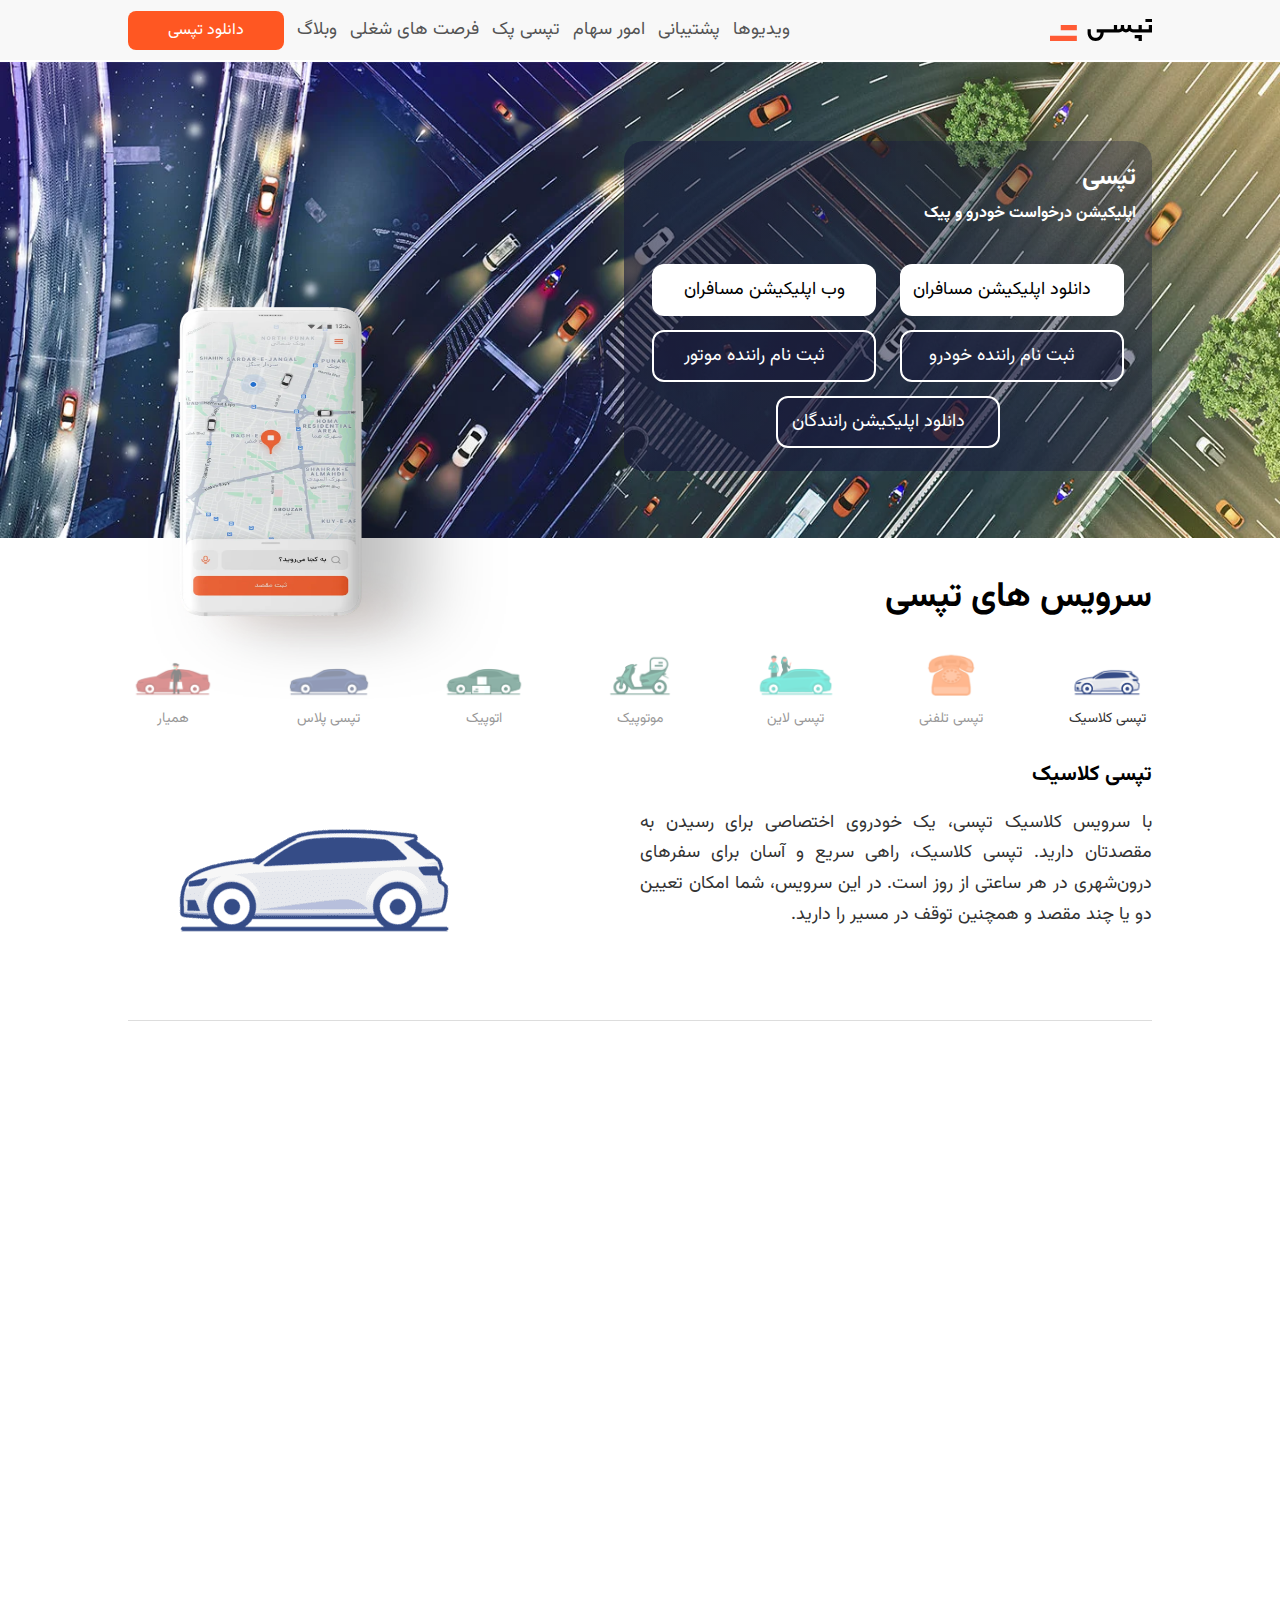
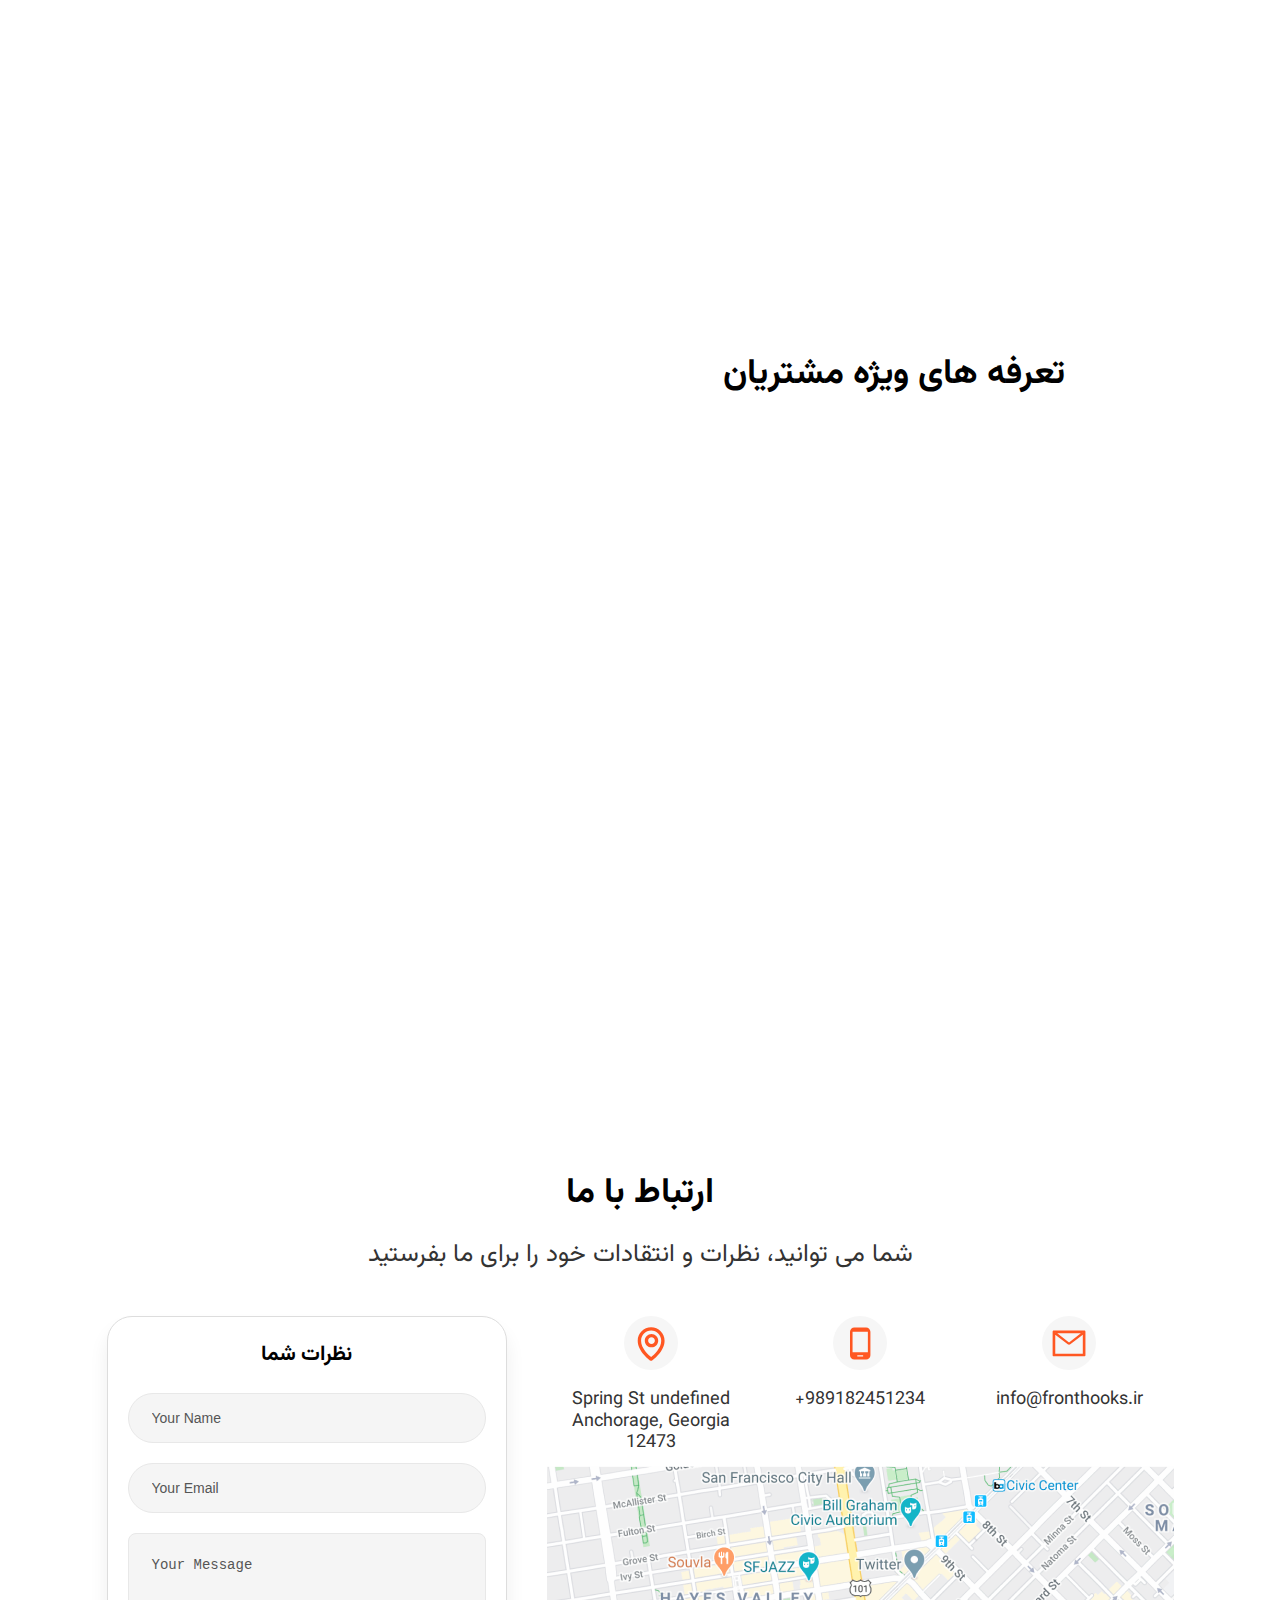
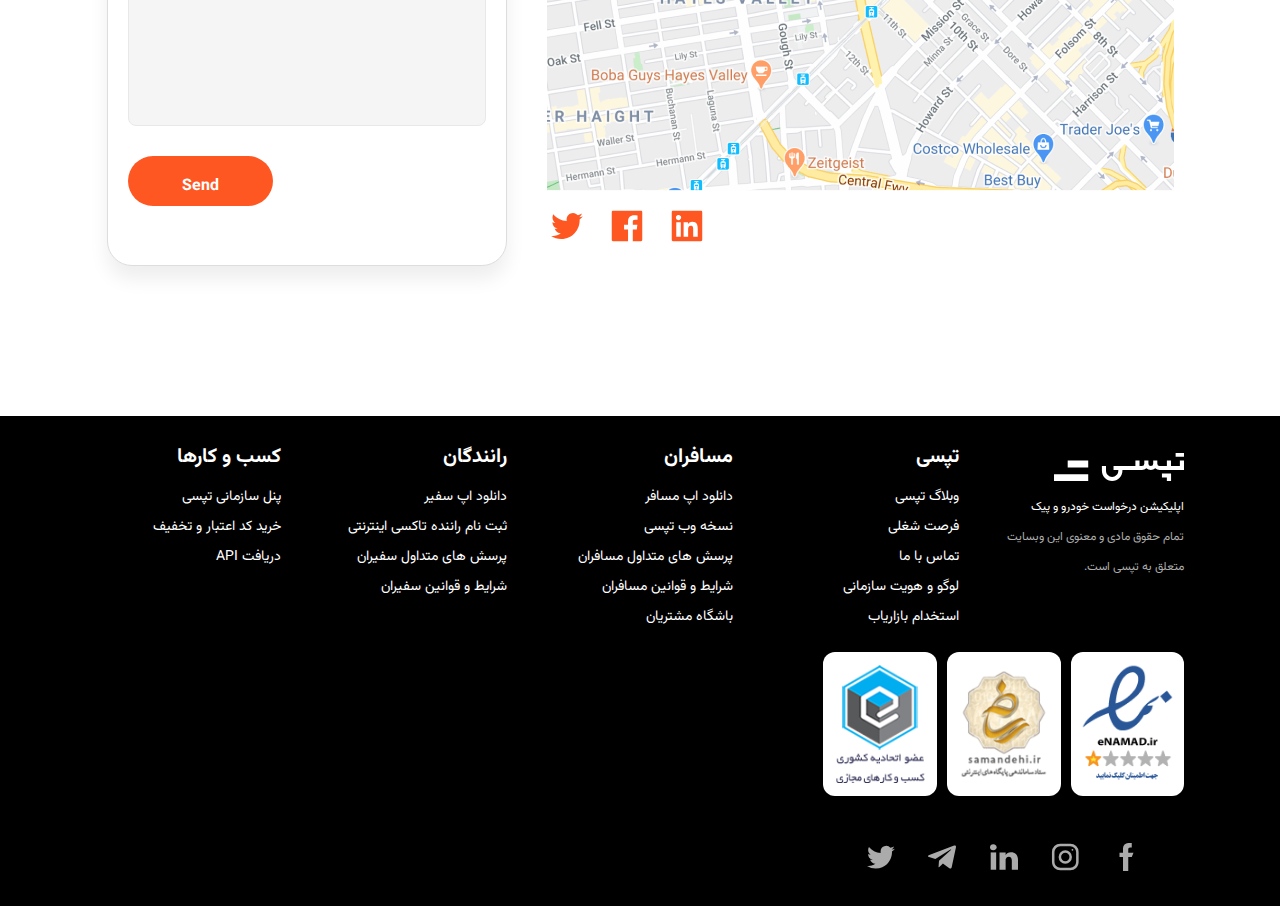
==== commit 732f97b7: "Fixed responsive layout issue" ====
--- a/index.html
+++ b/index.html
@@ -253,8 +253,8 @@
     <!-- PLANS -->
     <section class="plans container">
         <h2 class="">تعرفه های ویژه مشتریان</h2>
-        <div class="plans__list">
-            <div class="plans__card card--secondary" data-aos="fade-up" data-aos-anchor-placement="center-bottom" data-aos-duration="2000" data-aos-easing="ease-in-out">
+        <div class="plans__list" data-aos="fade-up" data-aos-anchor-placement="center-bottom" data-aos-duration="1000" data-aos-easing="ease-in-out">
+            <div class="plans__card card--secondary">
                 <div class="plans__header">
                 <div class="plans__intro-row">
                     <span>عادی</span>
@@ -280,7 +280,7 @@
                    </div>
                 </div>
             </div>
-            <div class="plans__card card--primary plan--popular" data-aos="fade-up" data-aos-anchor-placement="center-bottom" data-aos-duration="2000" data-aos-easing="ease-in-out">
+            <div class="plans__card card--primary plan--popular">
                 <div class="plans__header">
                 <div class="plans__intro-row">
                     <span>اقتصادی</span>
@@ -306,7 +306,7 @@
                    </div>
                 </div>
             </div>
-            <div class="plans__card card--secondary" data-aos="fade-up" data-aos-anchor-placement="center-bottom" data-aos-duration="2000" data-aos-easing="ease-in-out">
+            <div class="plans__card card--secondary">
                 <div class="plans__header">
                 <div class="plans__intro-row">
                     <span>ویژه</span>
@@ -337,6 +337,7 @@
 
     <!-- CONTACT-US -->
     <section class="contact-us container">
+        <div class="contact-us container">
         <div class="contact-us__header">
             <h2>ارتباط با ما</h2>
             <span>شما می توانید، نظرات و انتقادات خود را برای ما بفرستید</span>
@@ -396,6 +397,7 @@
                 </form>
             </div>
         </div>
+    </div>
     </section>
 
     <!-- FOOTER -->
--- a/css/style.css
+++ b/css/style.css
@@ -12,12 +12,12 @@
     text-decoration: none;
 }
 
+html{
+    font-size: 62.5%;
+}
+
 .block{
     padding: 6rem 10%;
-}
-
-html{
-    font-size: 62.5%;
 }
 
 /* ROOT VARIABLE */
@@ -163,9 +163,10 @@
 }
 
 /* PRICE PLANS SECTION*/
-.plans{
-    padding: 2rem 9%;
-}
+.plans h2{
+    margin-right: 11%;
+}
+
 .plans__list{
     display: grid;
     gap: 5rem;
@@ -245,6 +246,7 @@
     }
     .plans__list{
         margin: 5rem 0;
+        gap: 0;
     }
 }
 
@@ -255,7 +257,7 @@
     grid-template-rows: auto;
     justify-items: center;
     gap: 3rem;
-    padding: 5rem 4rem 5rem 0;
+    padding: 5rem 4rem;
 }
 
 .feature__desc .btn{
@@ -326,9 +328,10 @@
 
 .contact-us__header,
 .contact-us__body{
-    width: 100%;
+    max-width: 100vw;
     text-align: center;
     padding: 1rem;
+    justify-content: center;
 }
 
 .contact-us__header h2{
@@ -361,6 +364,7 @@
     gap: 2rem;
     padding: 0 1rem;
     align-items: center;
+    max-width: 100vw;
 }
 
 .contact-us__info__text{
@@ -432,14 +436,14 @@
 }
 
 .contact-us__form{
-    width: 37rem;
+    width: 90%;
     display: flex;
     flex-direction: column;
     gap: 2rem;
     border: 1px solid #ddd;
     background: #fff;
     box-shadow: 0px 13px 19px 0px #00000012;
-    padding: 5rem;
+    padding: 2rem;
     align-items: center;
     direction: ltr;
     border-radius: 25px;
@@ -810,11 +814,12 @@
 
 /* BANNER SECTION */
 .banner{
-    height: calc(100vh - 61px);
-    width: 100%;
-    padding-bottom: 220px;
+    /* height: calc(100vh - 61px); */
+    height: auto;
+    width: 100%;
     position: relative;
     margin-top: 62px;
+    margin-bottom: 2rem;
 }
 
 .banner__img{
@@ -929,12 +934,28 @@
         width: 40rem;
         height: 100%;
         position: absolute;
-        bottom: -17%;
+        bottom: -37%;
         left: 10%;
      }
 }
 
 /* SERVICES SECTION */
+.nav-tabs::-webkit-scrollbar {
+    /* width: 5px; Mostly for vertical scrollbars */
+    height: 5px; /* Mostly for horizontal scrollbars */
+}
+   
+.nav-tabs::-webkit-scrollbar-thumb { /* Foreground */
+    background: #ddd;
+    border-radius: 1rem;
+
+
+}
+   
+.nav-tabs::-webkit-scrollbar-track { /* Background */
+    border-radius: 1rem;
+}
+
 .services.block{
     padding: 2rem 10%;
 }
@@ -950,6 +971,7 @@
     align-items: center;
     overflow-x: auto;
     padding-bottom: 1rem;
+    /* margin-top: 1.5rem; */
 }
 
 .nav__tab{
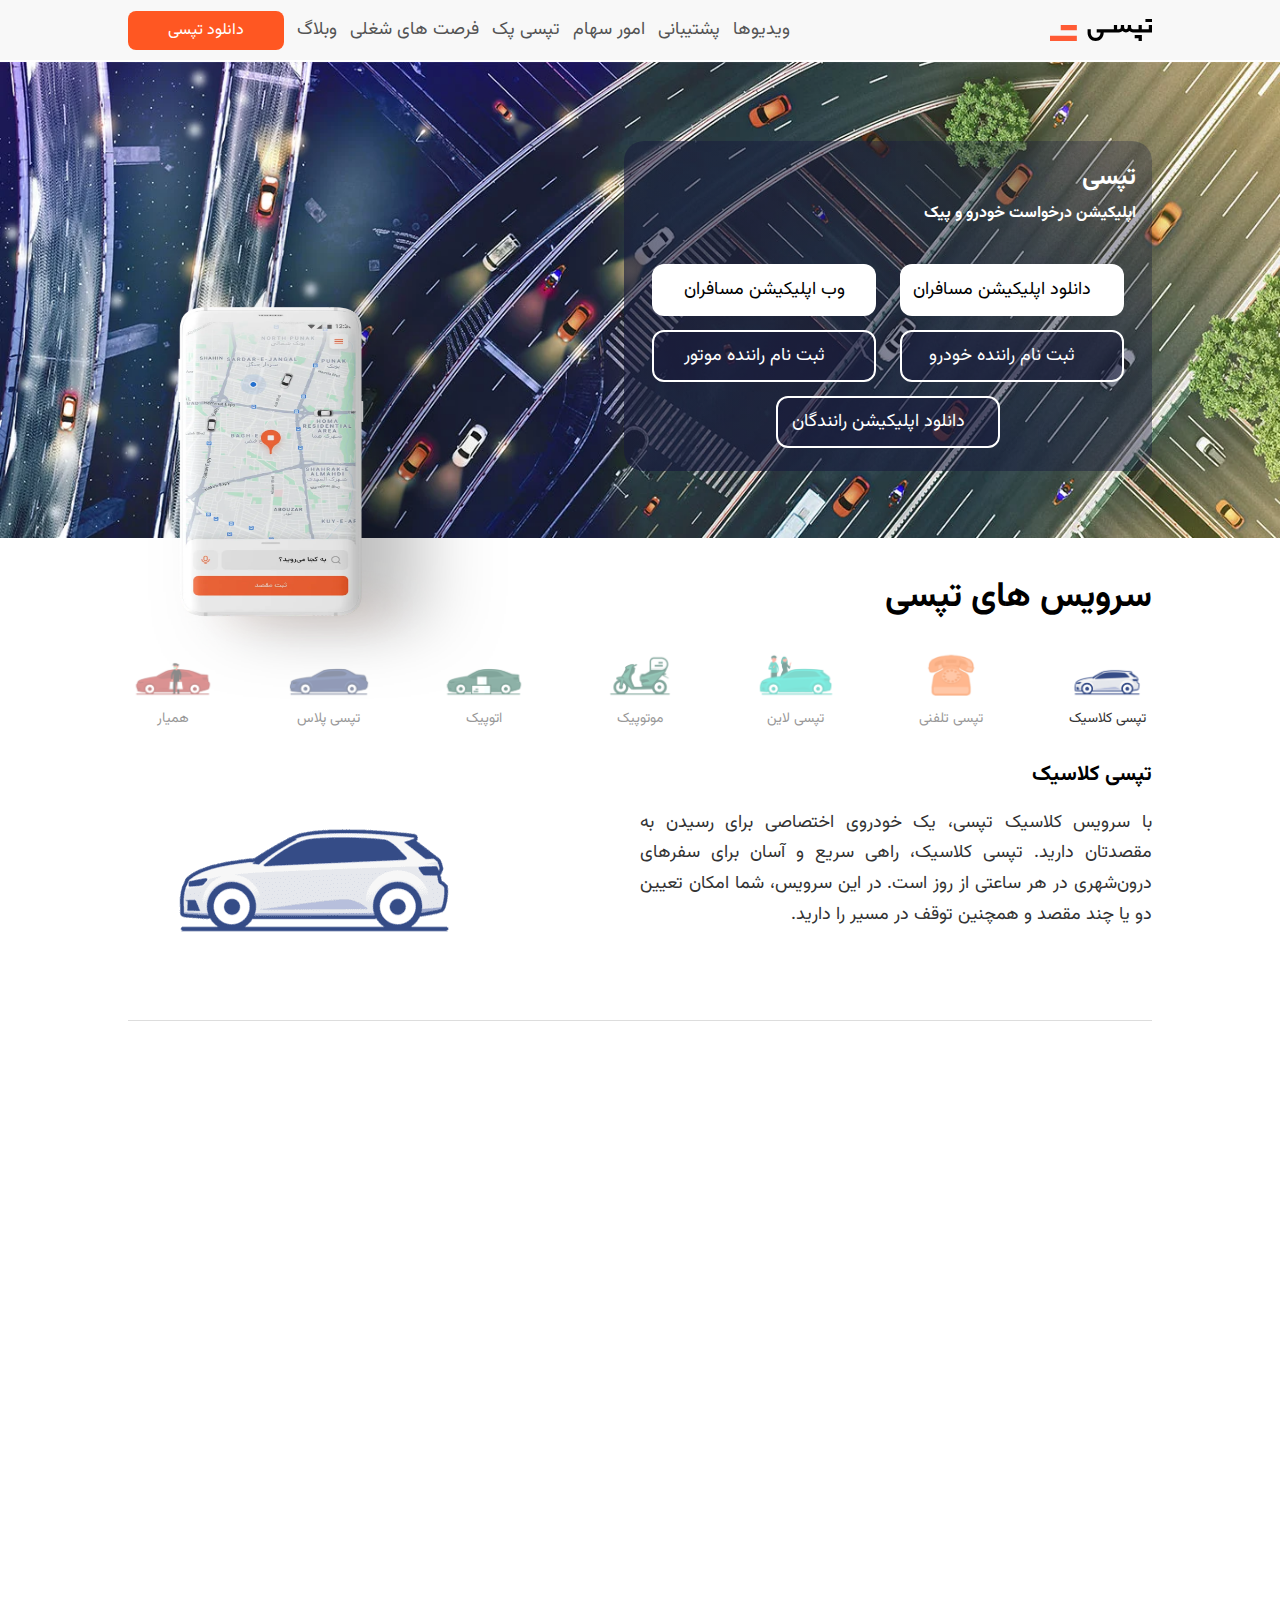
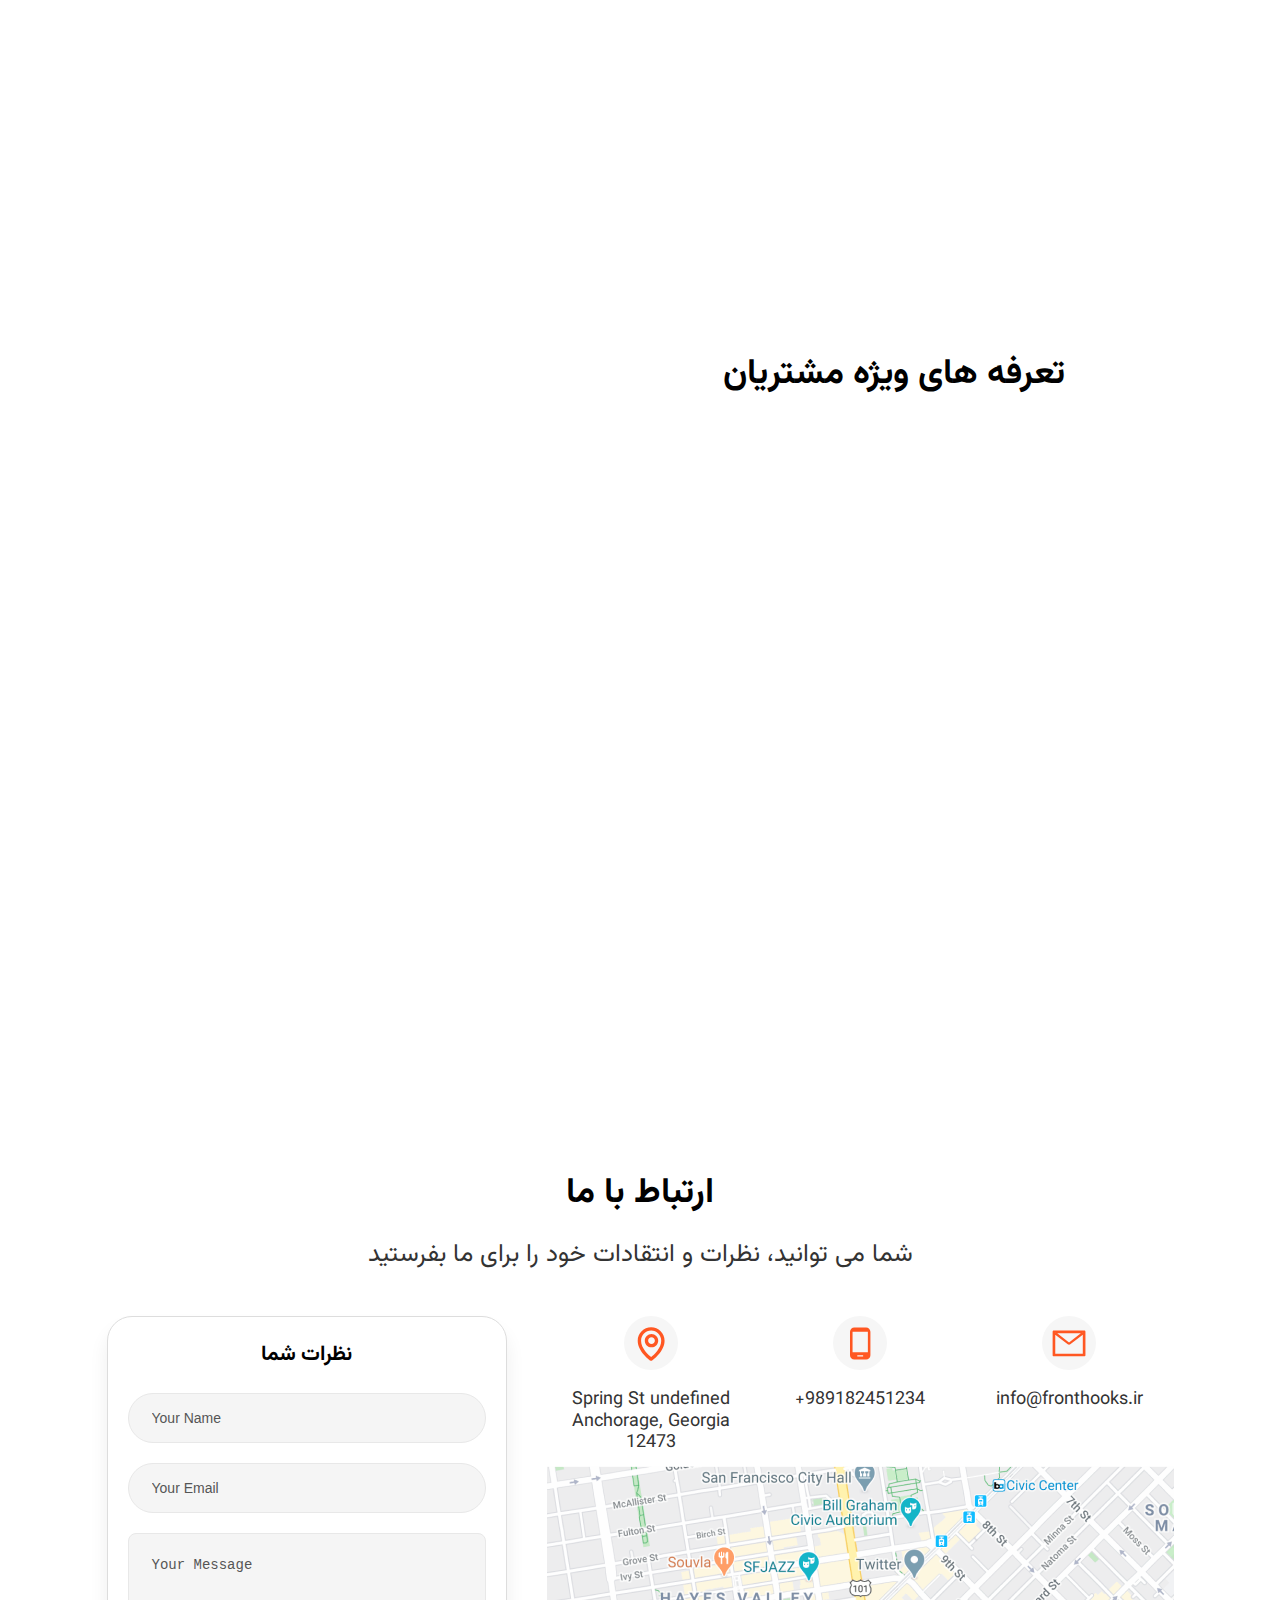
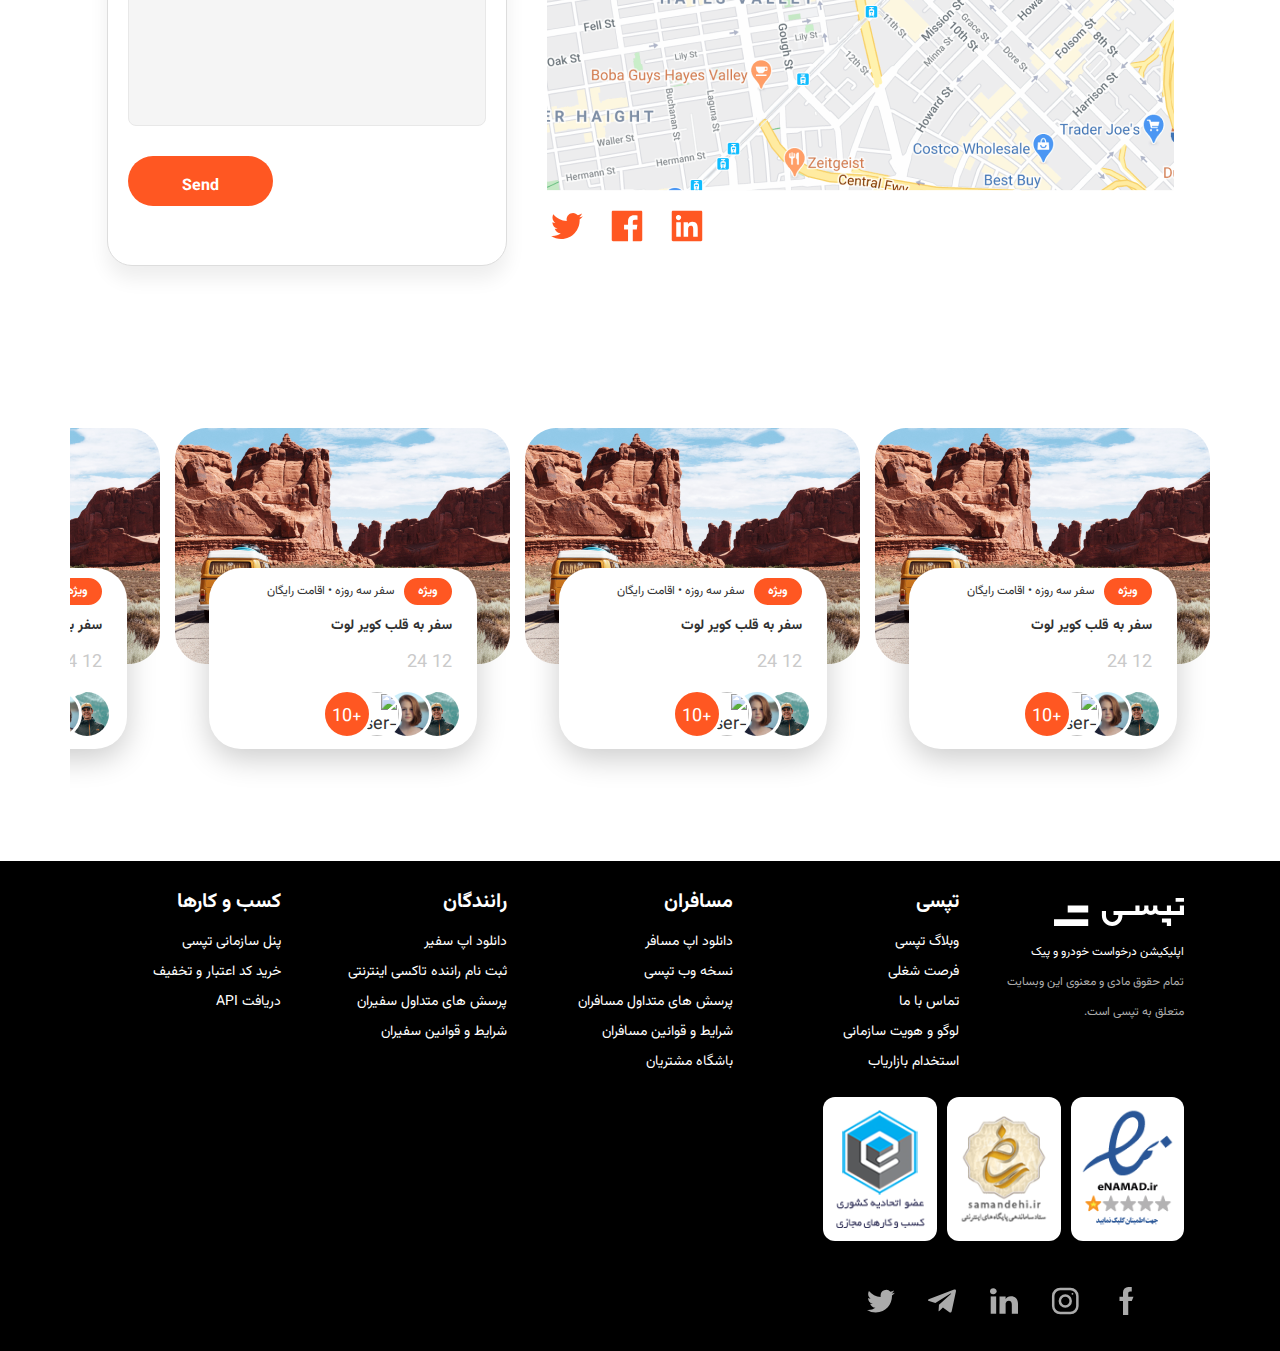
==== commit 1a8952ce: "travel section added" ====
--- a/index.html
+++ b/index.html
@@ -253,8 +253,8 @@
     <!-- PLANS -->
     <section class="plans container">
         <h2 class="">تعرفه های ویژه مشتریان</h2>
-        <div class="plans__list" data-aos="fade-up" data-aos-anchor-placement="center-bottom" data-aos-duration="1000" data-aos-easing="ease-in-out">
-            <div class="plans__card card--secondary">
+        <div class="plans__list">
+            <div class="plans__card card--secondary" data-aos="fade-up" data-aos-anchor-placement="center-bottom" data-aos-duration="1000" data-aos-easing="ease-in-out">
                 <div class="plans__header">
                 <div class="plans__intro-row">
                     <span>عادی</span>
@@ -280,7 +280,7 @@
                    </div>
                 </div>
             </div>
-            <div class="plans__card card--primary plan--popular">
+            <div class="plans__card card--primary plan--popular" data-aos="fade-up" data-aos-anchor-placement="center-bottom" data-aos-duration="1000" data-aos-easing="ease-in-out">
                 <div class="plans__header">
                 <div class="plans__intro-row">
                     <span>اقتصادی</span>
@@ -306,7 +306,7 @@
                    </div>
                 </div>
             </div>
-            <div class="plans__card card--secondary">
+            <div class="plans__card card--secondary" data-aos="fade-up" data-aos-anchor-placement="center-bottom" data-aos-duration="1000" data-aos-easing="ease-in-out">
                 <div class="plans__header">
                 <div class="plans__intro-row">
                     <span>ویژه</span>
@@ -400,6 +400,156 @@
     </div>
     </section>
 
+    <!-- TRAVEL -->
+    <section class="travel">
+        <div class="travel__slides container">
+            <div class="travel__slide">
+                <div class="travel__img">
+                    <img src="/assets/images/travel-image.png" alt="travel-image">
+                </div>
+                <div class="travel__detail">
+                    <div class="travel__header">
+                        <span class="badge badge--primary">ویژه</span>
+                        <span>سفر سه روزه &bull; اقامت رایگان</span>
+                    </div>
+                    <p class="travel__title">سفر به قلب کویر لوت</p>
+                    <div class="travel__icons">
+                        <div>
+                            <i class="fas fa-heart"></i>
+                            <span>12</span>
+                            <i class="far fa-eye"></i>
+                            <span>24</span>
+                        </div>
+                        <div class="travel__icons__action">
+                            <i class="fas fa-edit"></i>
+                            <i class="far fa-trash-alt"></i>
+                        </div>
+                    </div>
+                    <div class="travel__avatar-group">
+                        <div class="travel__avatar">
+                            <img src="/assets/images/user-profile/ben.jpg" alt="user-profile">
+                        </div>
+                        <div class="travel__avatar">
+                            <img src="/assets/images/user-profile/christopher.jpg" alt="user-profile">
+                        </div>
+                        <div class="travel__avatar">
+                            <img src="/assets/images/user-profile/warren.jpg" alt="user-profile">
+                        </div>
+                        <div class="hidden-avatars">+10</div>
+                    </div>
+                </div>
+            </div>
+            <div class="travel__slide">
+                <div class="travel__img">
+                    <img src="/assets/images/travel-image.png" alt="travel-image">
+                </div>
+                <div class="travel__detail">
+                    <div class="travel__header">
+                        <span class="badge badge--primary">ویژه</span>
+                        <span>سفر سه روزه &bull; اقامت رایگان</span>
+                    </div>
+                    <p class="travel__title">سفر به قلب کویر لوت</p>
+                    <div class="travel__icons">
+                        <div>
+                            <i class="fas fa-heart"></i>
+                            <span>12</span>
+                            <i class="far fa-eye"></i>
+                            <span>24</span>
+                        </div>
+                        <div class="travel__icons__action">
+                            <i class="fas fa-edit"></i>
+                            <i class="far fa-trash-alt"></i>
+                        </div>
+                    </div>
+                    <div class="travel__avatar-group">
+                        <div class="travel__avatar">
+                            <img src="/assets/images/user-profile/ben.jpg" alt="user-profile">
+                        </div>
+                        <div class="travel__avatar">
+                            <img src="/assets/images/user-profile/christopher.jpg" alt="user-profile">
+                        </div>
+                        <div class="travel__avatar">
+                            <img src="/assets/images/user-profile/warren.jpg" alt="user-profile">
+                        </div>
+                        <div class="hidden-avatars">+10</div>
+                    </div>
+                </div>
+            </div>
+            <div class="travel__slide">
+                <div class="travel__img">
+                    <img src="/assets/images/travel-image.png" alt="travel-image">
+                </div>
+                <div class="travel__detail">
+                    <div class="travel__header">
+                        <span class="badge badge--primary">ویژه</span>
+                        <span>سفر سه روزه &bull; اقامت رایگان</span>
+                    </div>
+                    <p class="travel__title">سفر به قلب کویر لوت</p>
+                    <div class="travel__icons">
+                        <div>
+                            <i class="fas fa-heart"></i>
+                            <span>12</span>
+                            <i class="far fa-eye"></i>
+                            <span>24</span>
+                        </div>
+                        <div class="travel__icons__action">
+                            <i class="fas fa-edit"></i>
+                            <i class="far fa-trash-alt"></i>
+                        </div>
+                    </div>
+                    <div class="travel__avatar-group">
+                        <div class="travel__avatar">
+                            <img src="/assets/images/user-profile/ben.jpg" alt="user-profile">
+                        </div>
+                        <div class="travel__avatar">
+                            <img src="/assets/images/user-profile/christopher.jpg" alt="user-profile">
+                        </div>
+                        <div class="travel__avatar">
+                            <img src="/assets/images/user-profile/warren.jpg" alt="user-profile">
+                        </div>
+                        <div class="hidden-avatars">+10</div>
+                    </div>
+                </div>
+            </div>
+            <div class="travel__slide">
+                <div class="travel__img">
+                    <img src="/assets/images/travel-image.png" alt="travel-image">
+                </div>
+                <div class="travel__detail">
+                    <div class="travel__header">
+                        <span class="badge badge--primary">ویژه</span>
+                        <span>سفر سه روزه &bull; اقامت رایگان</span>
+                    </div>
+                    <p class="travel__title">سفر به قلب کویر لوت</p>
+                    <div class="travel__icons">
+                        <div>
+                            <i class="fas fa-heart"></i>
+                            <span>12</span>
+                            <i class="far fa-eye"></i>
+                            <span>24</span>
+                        </div>
+                        <div class="travel__icons__action">
+                            <i class="fas fa-edit"></i>
+                            <i class="far fa-trash-alt"></i>
+                        </div>
+                    </div>
+                    <div class="travel__avatar-group">
+                        <div class="travel__avatar">
+                            <img src="/assets/images/user-profile/ben.jpg" alt="user-profile">
+                        </div>
+                        <div class="travel__avatar">
+                            <img src="/assets/images/user-profile/christopher.jpg" alt="user-profile">
+                        </div>
+                        <div class="travel__avatar">
+                            <img src="/assets/images/user-profile/warren.jpg" alt="user-profile">
+                        </div>
+                        <div class="hidden-avatars">+10</div>
+                    </div>
+                </div>
+            </div>
+        </div>
+    </section>
+
     <!-- FOOTER -->
     <footer class="footer">
         <div class="footer__section container">
--- a/css/style.css
+++ b/css/style.css
@@ -31,6 +31,7 @@
     --color-nav-link: #545454;
     --color-white: #ffffff;
     --color-secondary-white: #FFF6F2;
+    --avatar-size: 50px;
 }
 
 /* TYPOGRAPHY */
@@ -941,18 +942,17 @@
 
 /* SERVICES SECTION */
 .nav-tabs::-webkit-scrollbar {
-    /* width: 5px; Mostly for vertical scrollbars */
-    height: 5px; /* Mostly for horizontal scrollbars */
-}
-   
-.nav-tabs::-webkit-scrollbar-thumb { /* Foreground */
+    height: 5px;
+}
+
+.nav-tabs::-webkit-scrollbar-thumb {
     background: #ddd;
     border-radius: 1rem;
 
 
 }
-   
-.nav-tabs::-webkit-scrollbar-track { /* Background */
+ 
+.nav-tabs::-webkit-scrollbar-track {
     border-radius: 1rem;
 }
 
@@ -1038,4 +1038,221 @@
     .tab-content .feature__desc{
         width: 50%;
     }
+}
+
+/* TRAVEL */
+.travel{
+    padding: 1.2rem;
+    margin-bottom: 4rem;
+}
+
+.travel__slides{
+    width: 100%;
+    display: flex;
+    justify-content: space-between;
+    align-items: center;
+    overflow-y: auto;
+    gap: 1.5rem;
+}
+
+.travel__slide{
+    flex: 0 0 90px;
+    display: flex;
+    flex-direction: column;
+    align-items: center;
+}
+
+.travel__img{
+    width: 100%;
+    height: 200px;
+}
+
+.travel__detail{
+    background-color: white;
+    box-shadow: 0 10px 30px rgba(0,0,0,0.2);
+    border-radius: 32px;
+    padding: 1rem 1.5rem;
+    transform: translateY(-60px);
+    width: 80%;
+}
+
+.travel__header{
+    display: flex;
+    justify-content: flex-start;
+    align-items: center;
+}
+.travel__header span{ 
+    font-size: 1.2rem;
+    margin-right: 1rem;
+}
+
+.travel__header .badge{
+    font-size: 1.2rem;
+    padding: 0.1rem 1.2rem;
+}
+
+.travel__title{
+    font-size: 1.4rem;
+    font-weight: 700;
+    margin-top: 1rem;
+    margin-right: 1rem;
+}
+
+.travel__icons{
+    display: flex;
+    justify-content: space-between;
+    align-items: center;
+    margin: 1rem 1rem 0 1rem;
+}
+
+.travel__icons i,
+.travel__icons span{
+    color: #cacaca;
+    transition: 0.5s;
+}
+
+.travel__icons__action i{
+    margin-right: 1rem;
+}
+
+.travel__icons i:hover{
+    cursor: pointer;
+    color: var(--color-primary);
+    transform: scale(1.1);
+}
+
+.travel__slides::-webkit-scrollbar{
+    height: 5px;
+}
+
+.travel__slides::-webkit-scrollbar-thumb{
+    background: #ddd;
+    border-radius: 1rem;
+
+
+}
+ 
+.travel__slides::-webkit-scrollbar-track{
+    border-radius: 1rem;
+}
+
+.travel__avatar-group{
+    display: flex;
+    align-items: center;
+    margin-top: 1rem;
+}
+
+.travel__avatar,
+.hidden-avatars{
+    width: var(--avatar-size);
+    height: var(--avatar-size);
+    border: 3px solid white;
+    background-color: white;
+    border-radius: 100%;
+    transition: all 0.5s ease-in-out;
+    position: relative;
+}
+
+.travel__avatar{
+    margin-left: -20px;
+}
+
+.travel__avatar:hover:not(:last-of-type){
+    cursor: pointer;
+    transform: translate(10px);
+}
+
+.hidden-avatars{
+    background-color: var(--color-primary);
+    color: white;
+    display: flex;
+    justify-content: center;
+    align-items: center;
+    border-radius: 100%;
+    border-radius: 100%;
+    padding: 0.75rem 0 0;
+}
+
+.travel__avatar img{
+    width: 100%;
+    height: 100%;
+    object-fit: cover;
+    border-radius: 100%;
+}
+
+/* ACCORDION */
+.accordion__header{
+    display: flex;
+    justify-content: space-between;
+    align-items: center;
+    border-bottom: 1px solid #ececec;
+    padding-bottom: 1rem;
+}
+
+.accordion__header:hover{
+    cursor: pointer;
+}
+
+.accordion__title{
+    font-size: 1.8rem;
+    margin-bottom: 0;
+}
+
+.accordion__content{
+    border-radius: 5px;
+    background-color: white;
+    max-height: 0;
+    overflow: hidden;
+    opacity: 0;
+    transition: all 0.4s ease-out;
+}
+
+.accordion__expanded .accordion__content{
+    max-height: 100%;
+    opacity: 1;
+    padding: 2rem;
+}
+
+.accordion.accordion__expanded{
+    border-bottom: 1px solid #ececec;
+    margin-bottom: 1rem;
+}
+
+.accordion__header i{
+    color: var(--color-primary);
+    font-size: 2rem;
+    transition: all 0.4s ease-out;
+}
+
+.accordion__expanded i{
+    transform: rotate(180deg);
+}
+
+.accordion__wrapper{
+    background-color: #fff;
+    border-radius: 10px;
+    border: 2px solid #ececec;
+    box-shadow: 0 9px 12px rgba(0, 0, 0, 0.05);
+}
+
+.accordion{
+    padding: 1rem 2rem;
+}
+
+.accordion__intro{
+    display: flex;
+    justify-content: space-between;
+    align-items: center;
+    border-bottom: 2px solid #ececec;
+    margin-bottom: 2.5rem;
+    padding: 1rem 2rem;
+    color: var(--color-primary);
+}
+
+.accordion__intro h2{
+    margin-bottom: 0;
+}
+
+.accordion__heading{
+    font-size: 1.8rem;
 }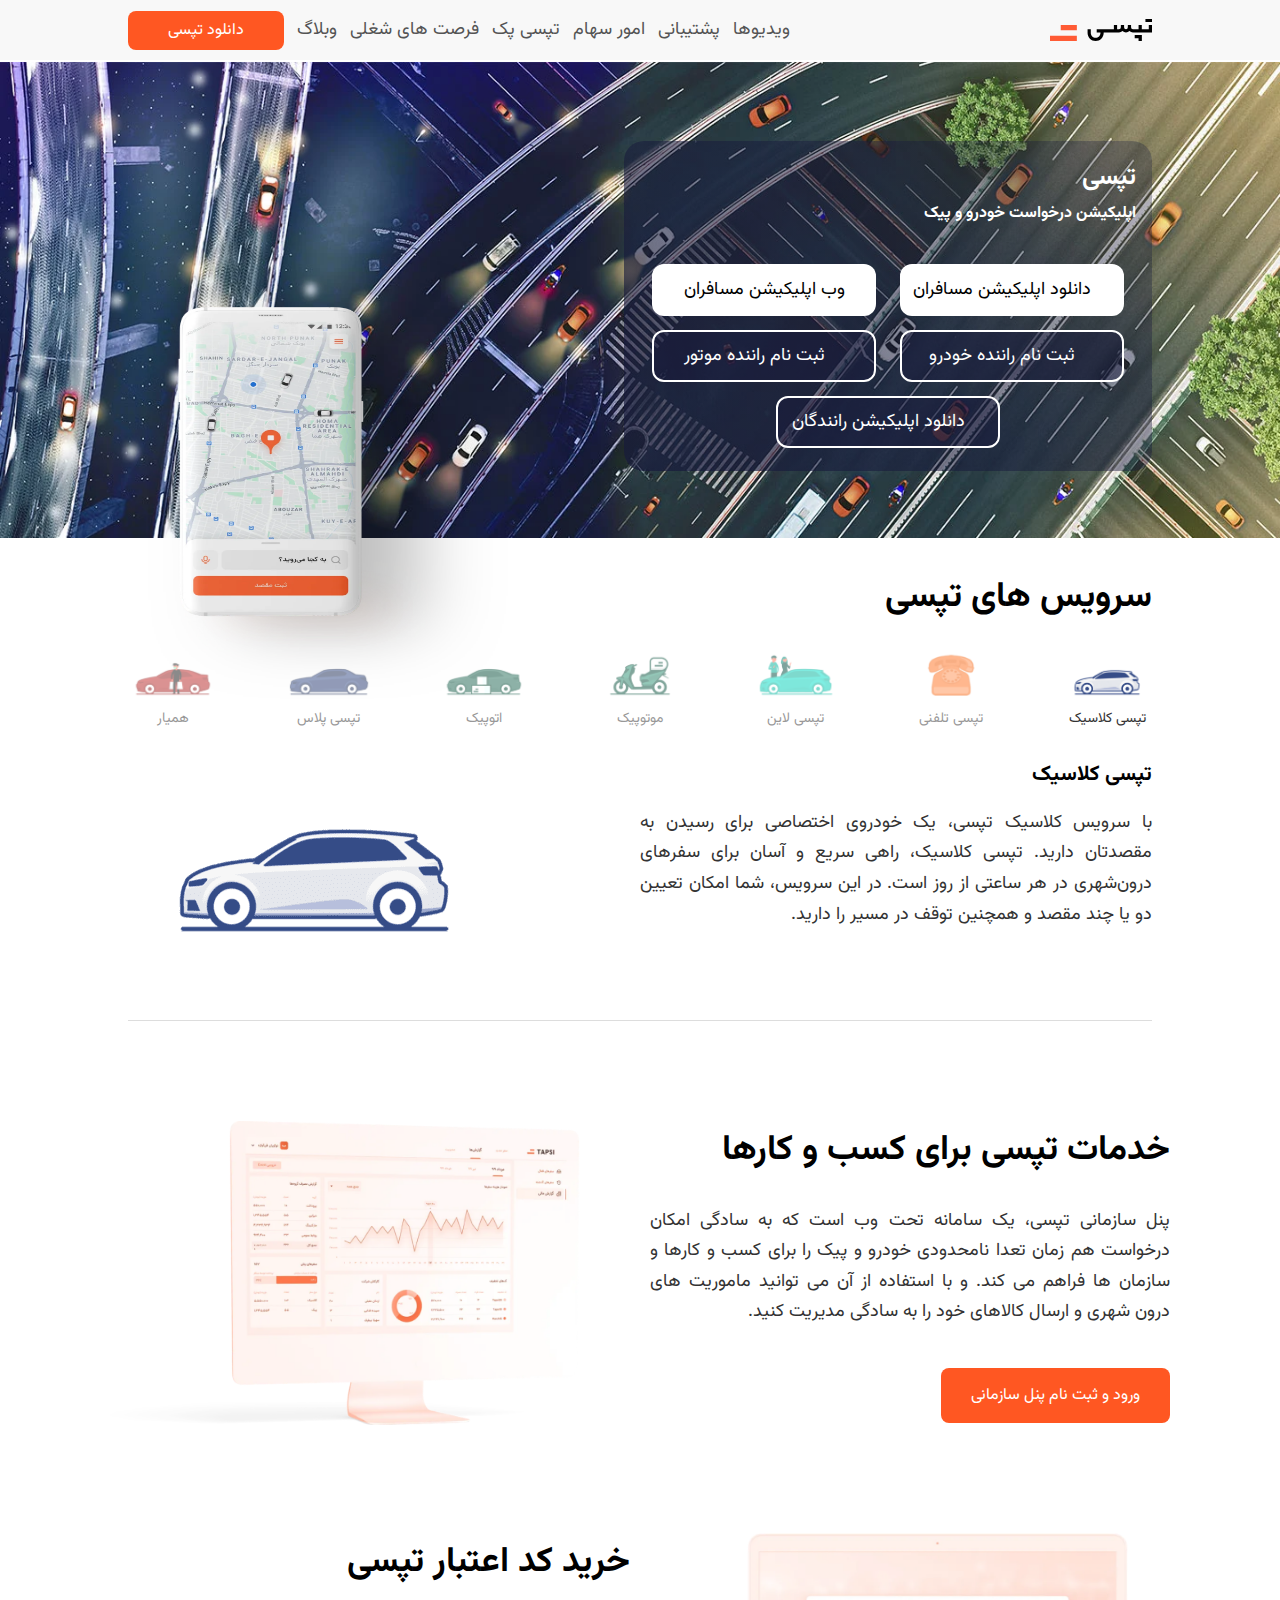
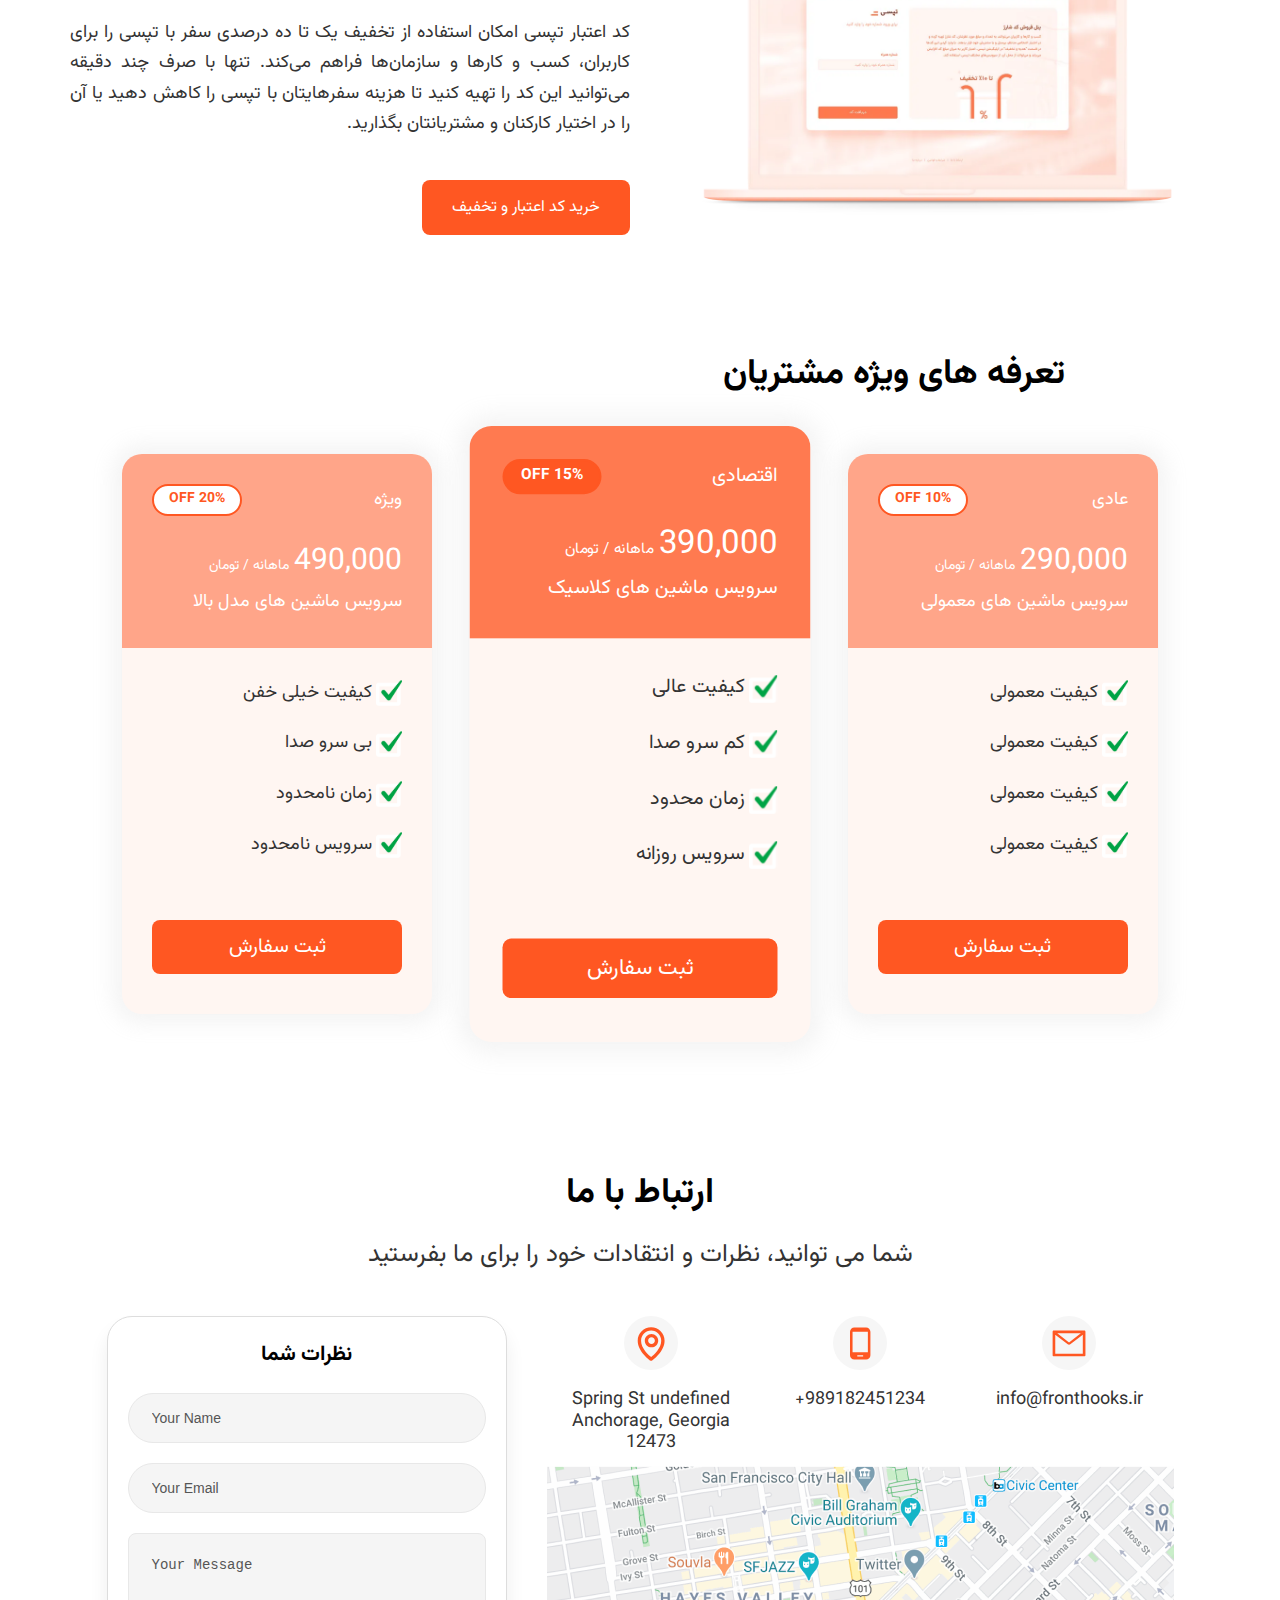
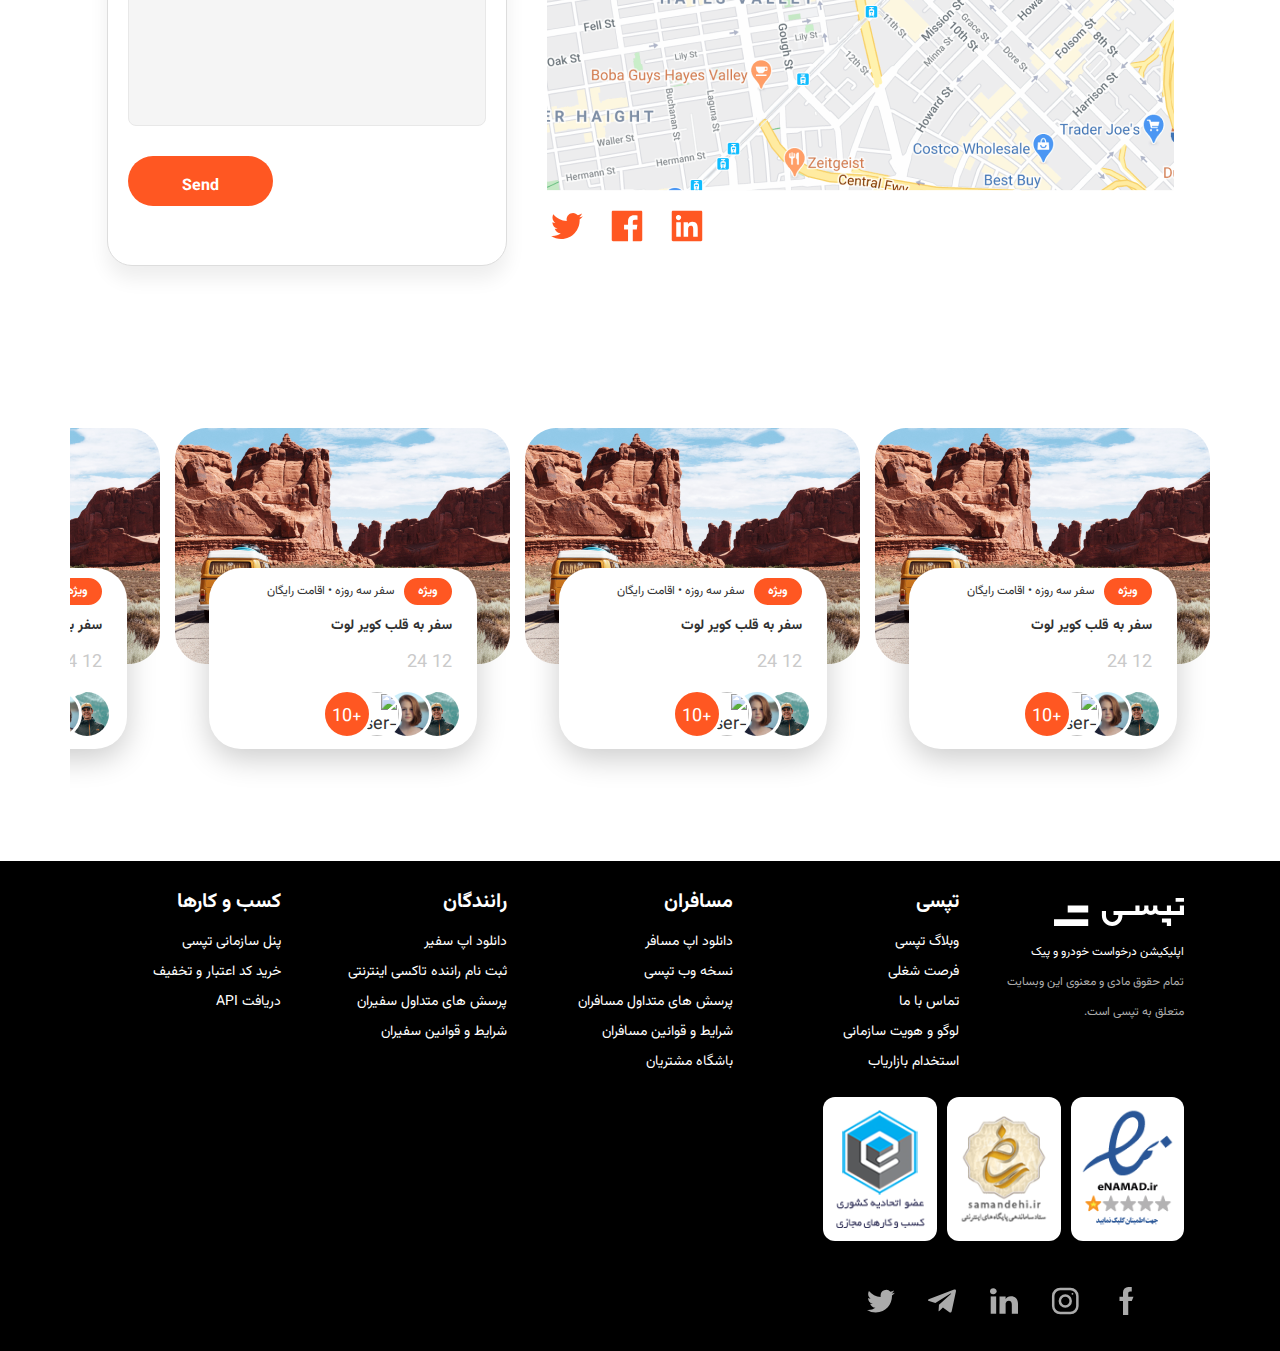
==== commit 18c1d2b4: "readme added" ====
--- a/index.html
+++ b/index.html
@@ -105,7 +105,7 @@
     </section>
 
     <!-- SERVICES -->
-    <div class="services block" data-aos="fade-up" data-aos-duration="1000" data-aos-easing="ease-in-out">
+    <div class="services block">
         <div class="services__block">
         <h2>سرویس های تپسی</h2>
         <!-- tabs -->
@@ -224,10 +224,10 @@
 
      <!-- FEATURE -->
     <section class="feature container">  
-        <div class="feature__img" data-aos="fade-right" data-aos-duration="1000" data-aos-easing="ease-in-out">
+        <div class="feature__img">
             <img src="/assets/images/i-mac.png" alt="corporate">
         </div>   
-        <div class="feature__desc" data-aos="fade-left" data-aos-duration="1000" data-aos-easing="ease-in-out">
+        <div class="feature__desc">
             <h2 class="feature__title">خدمات تپسی برای کسب و کارها</h2>
             <p class="feature__text">
             پنل سازمانی تپسی، یک سامانه تحت وب است که به سادگی امکان درخواست هم زمان تعدا نامحدودی خودرو و پیک را برای کسب و کارها و سازمان ها فراهم می کند. و با استفاده از آن می توانید ماموریت های درون شهری و ارسال کالاهای خود را به سادگی مدیریت کنید.
@@ -238,10 +238,10 @@
 
     <!-- CHARGE -->
     <section class="charge feature container">  
-        <div class="feature__img" data-aos="fade-left" data-aos-duration="1000" data-aos-easing="ease-in-out">
+        <div class="feature__img">
             <img src="/assets/images/macbook.webp" alt="voucher-sales">
         </div>   
-        <div class="feature__desc" data-aos="fade-right" data-aos-duration="1000" data-aos-easing="ease-in-out">
+        <div class="feature__desc">
             <h2 class="feature__title">خرید کد اعتبار تپسی</h2>
             <p class="feature__text">
                 کد اعتبار تپسی امکان استفاده از تخفیف یک تا ده درصدی سفر با تپسی را برای کاربران، کسب و کارها و سازمان&zwnj;ها فراهم می&zwnj;کند. تنها با صرف چند دقیقه می&zwnj;توانید این کد را تهیه کنید تا هزینه سفرهایتان با تپسی را کاهش دهید یا آن را در اختیار کارکنان و مشتریانتان بگذارید.
@@ -254,7 +254,7 @@
     <section class="plans container">
         <h2 class="">تعرفه های ویژه مشتریان</h2>
         <div class="plans__list">
-            <div class="plans__card card--secondary" data-aos="fade-up" data-aos-anchor-placement="center-bottom" data-aos-duration="1000" data-aos-easing="ease-in-out">
+            <div class="plans__card card--secondary">
                 <div class="plans__header">
                 <div class="plans__intro-row">
                     <span>عادی</span>
@@ -280,7 +280,7 @@
                    </div>
                 </div>
             </div>
-            <div class="plans__card card--primary plan--popular" data-aos="fade-up" data-aos-anchor-placement="center-bottom" data-aos-duration="1000" data-aos-easing="ease-in-out">
+            <div class="plans__card card--primary plan--popular">
                 <div class="plans__header">
                 <div class="plans__intro-row">
                     <span>اقتصادی</span>
@@ -306,7 +306,7 @@
                    </div>
                 </div>
             </div>
-            <div class="plans__card card--secondary" data-aos="fade-up" data-aos-anchor-placement="center-bottom" data-aos-duration="1000" data-aos-easing="ease-in-out">
+            <div class="plans__card card--secondary">
                 <div class="plans__header">
                 <div class="plans__intro-row">
                     <span>ویژه</span>
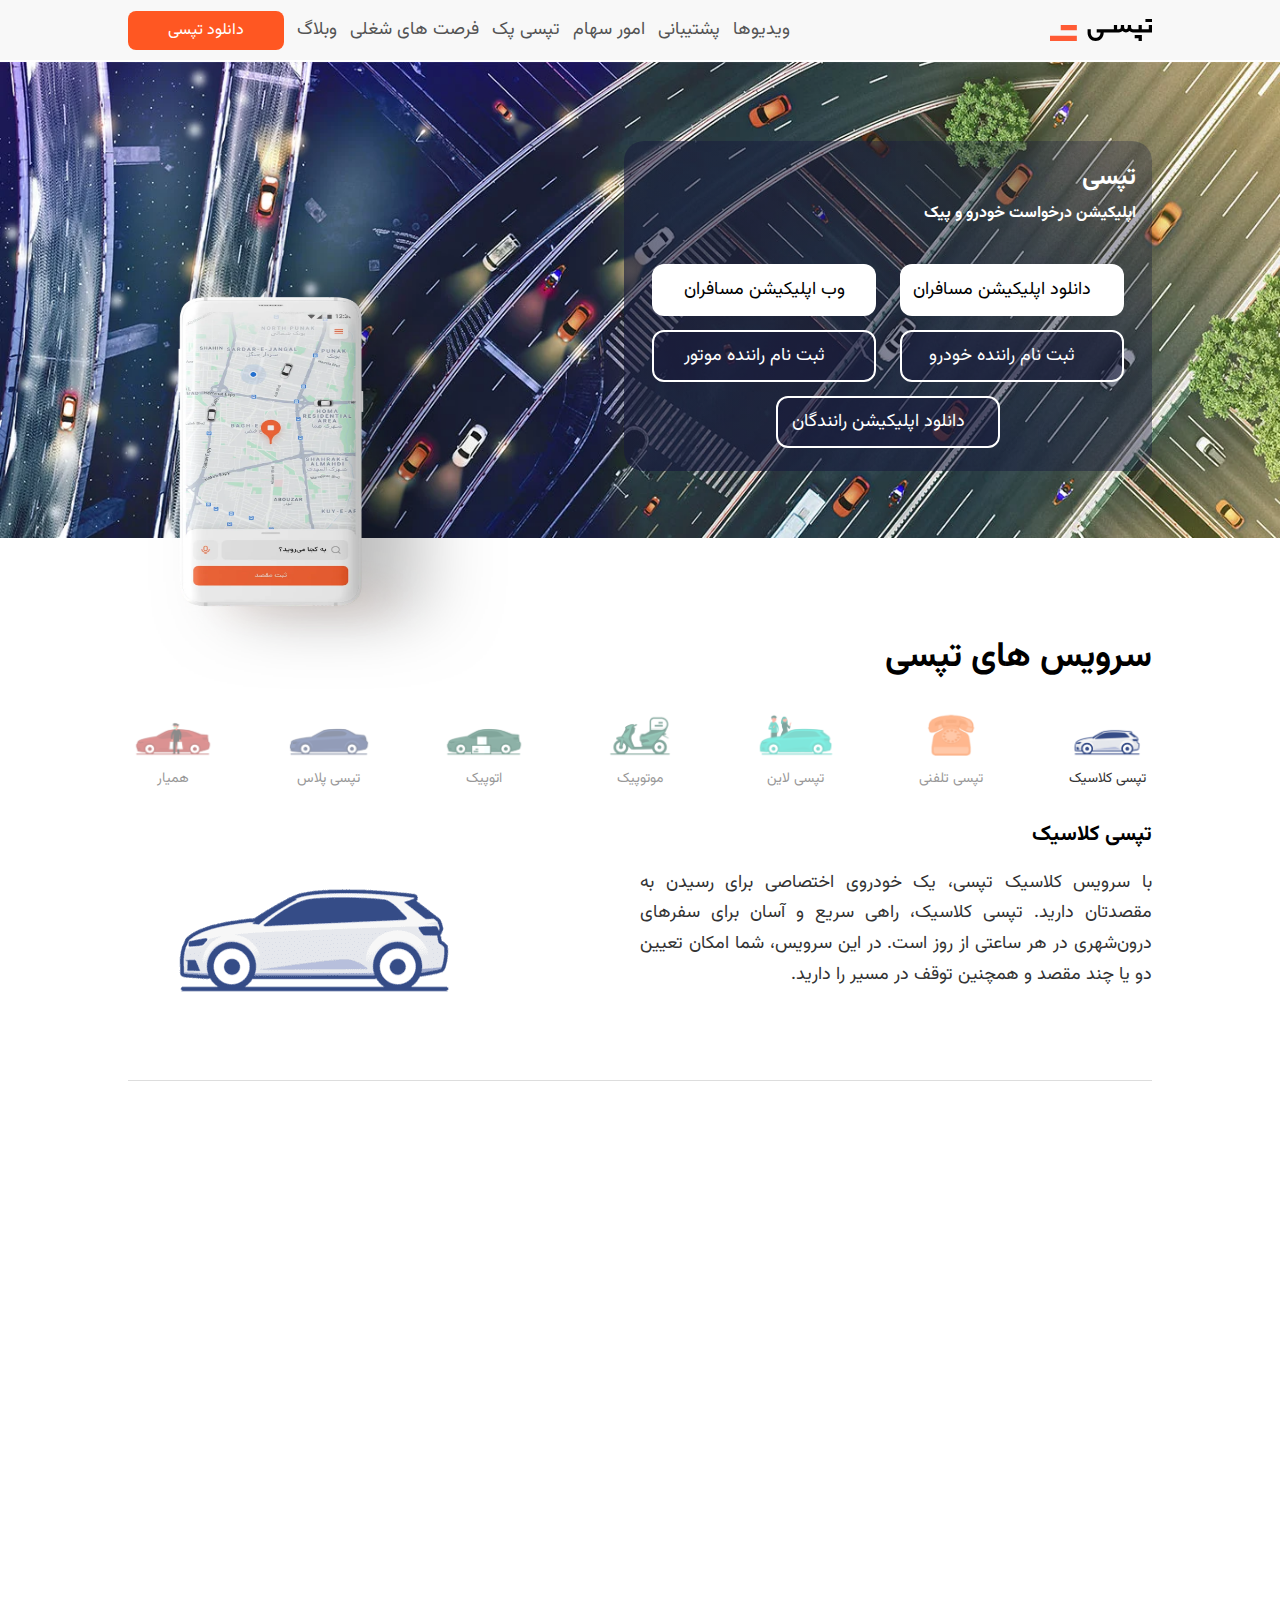
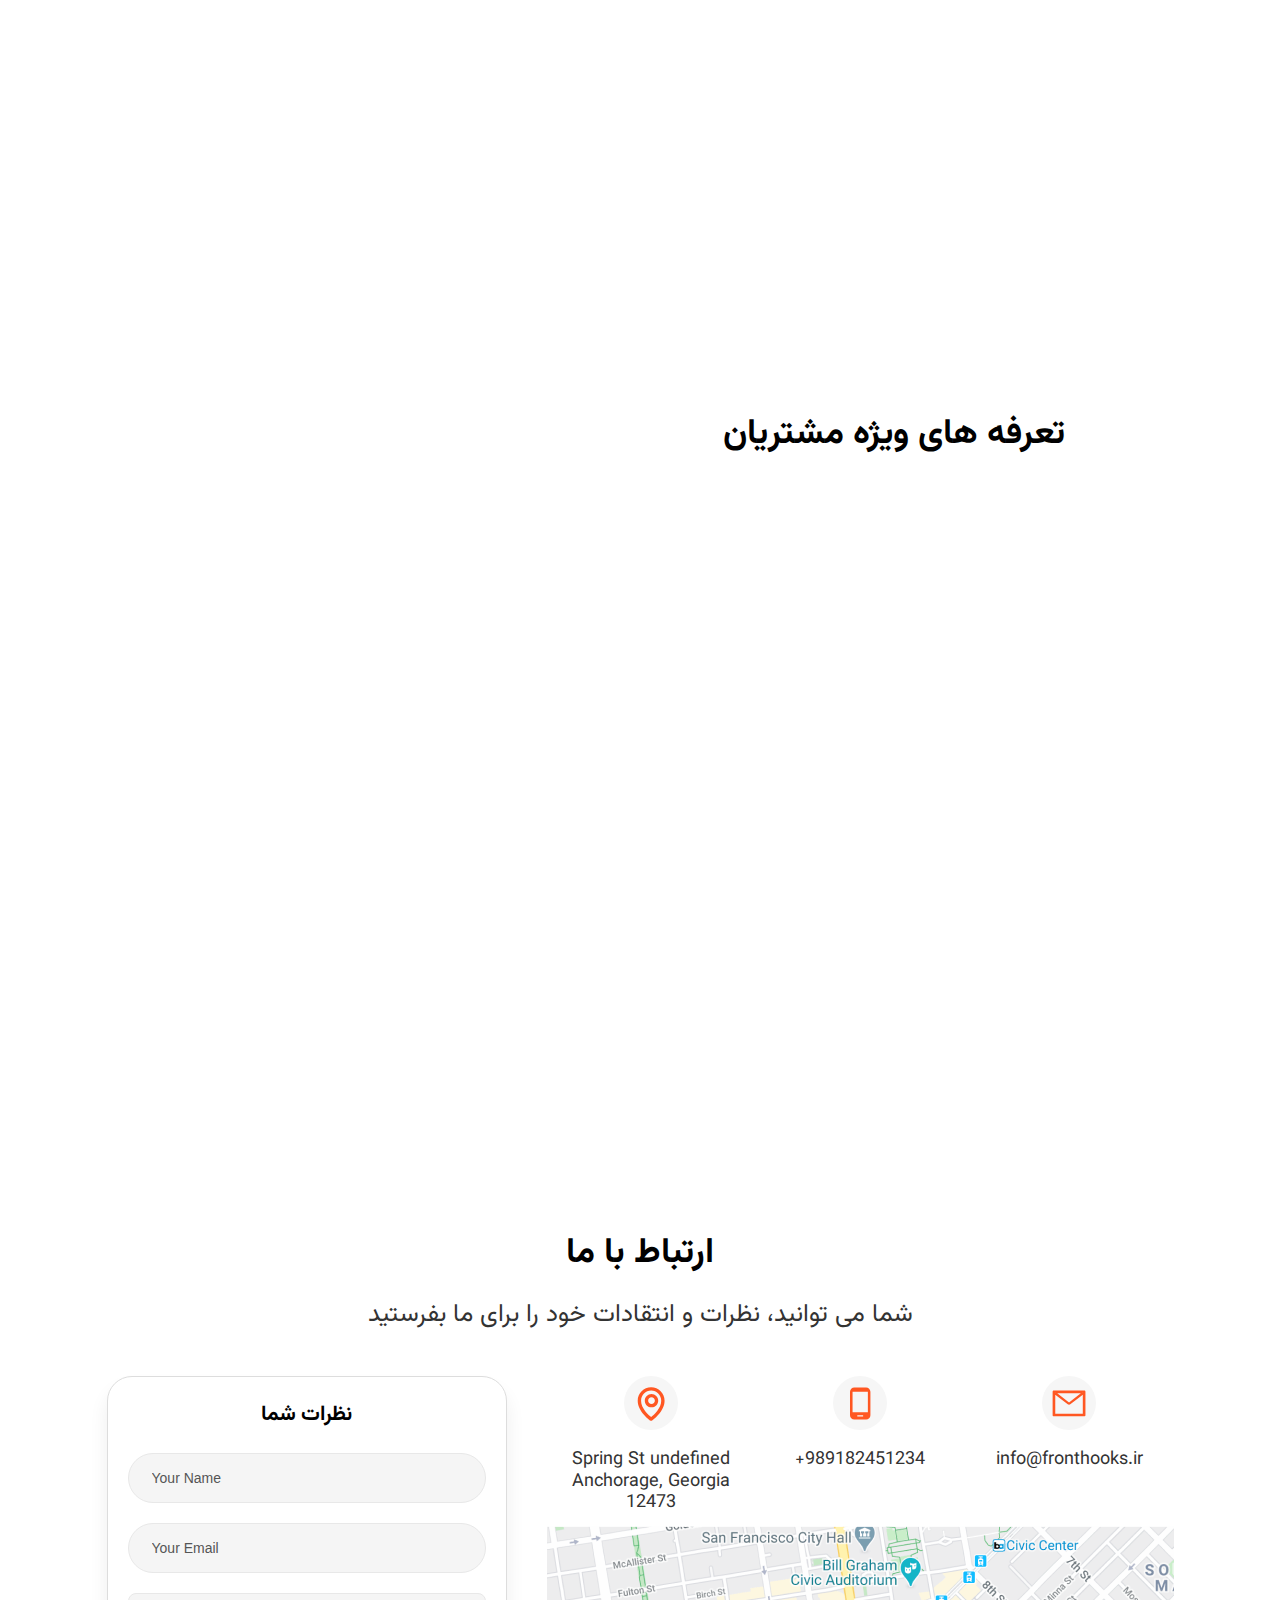
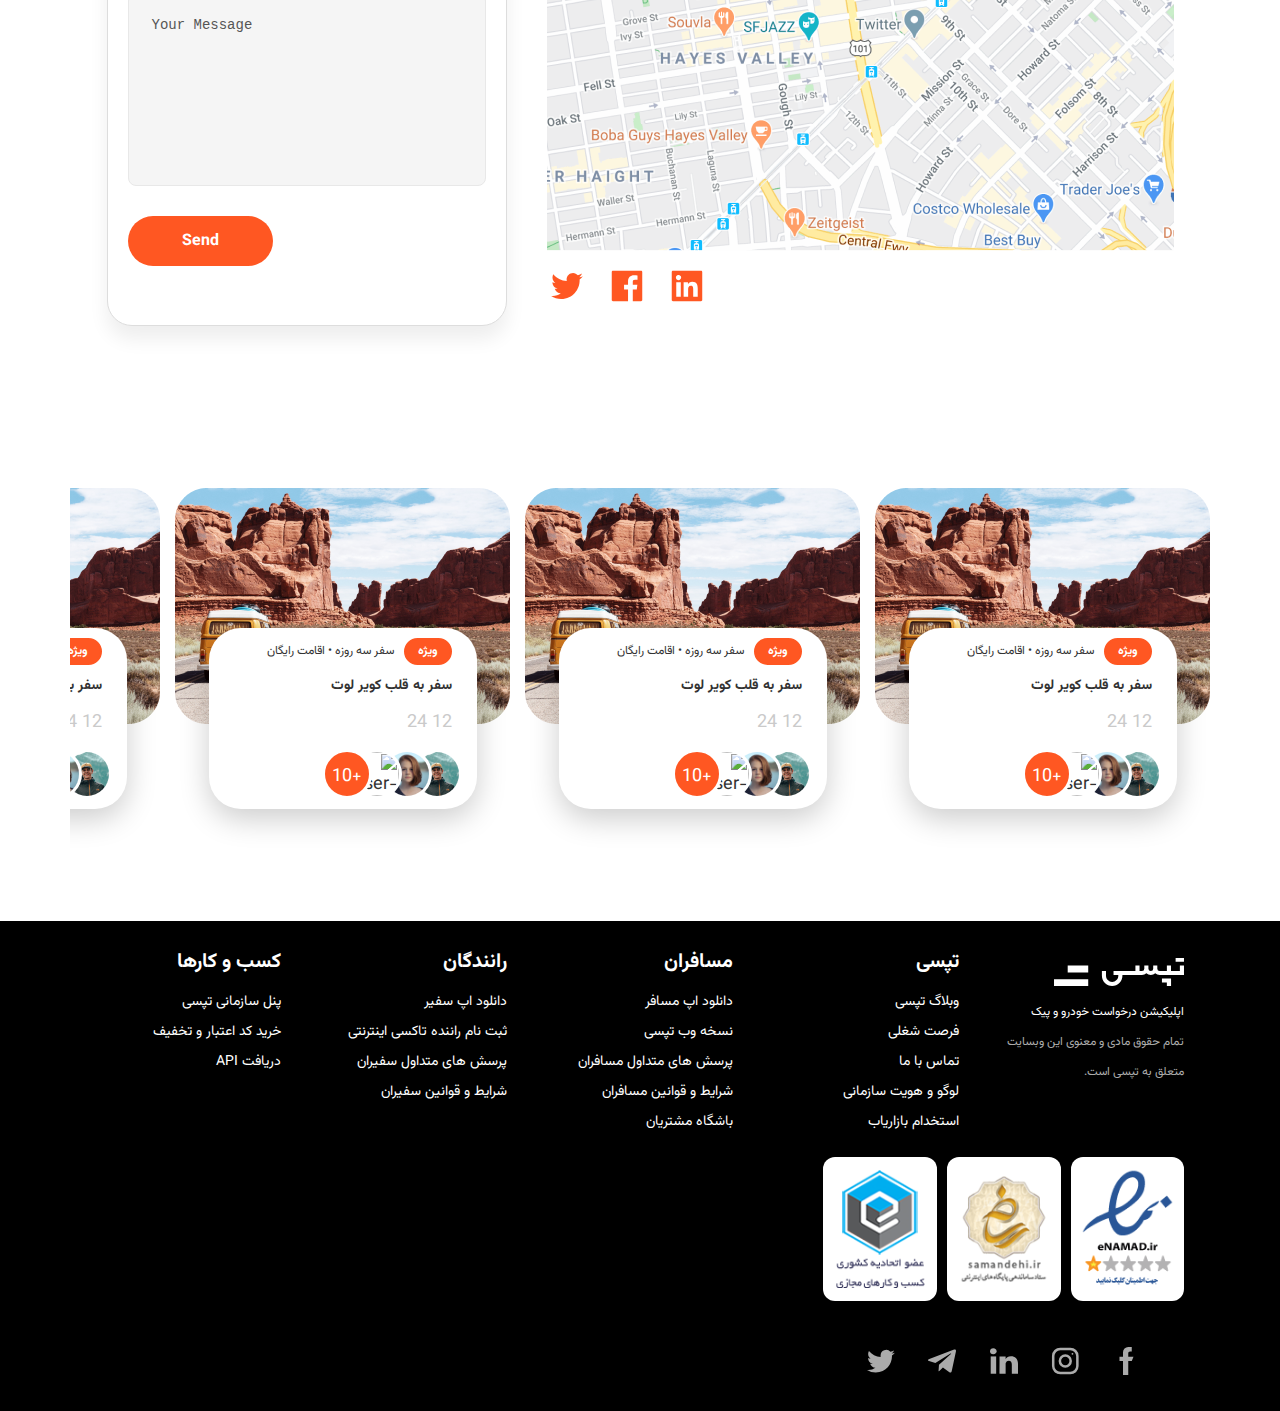
==== commit 6beb1a90: "fixed some issues style" ====
--- a/index.html
+++ b/index.html
@@ -105,7 +105,7 @@
     </section>
 
     <!-- SERVICES -->
-    <div class="services block">
+    <div class="services block" data-aos="fade-up" data-aos-duration="1000" data-aos-easing="ease-in-out">
         <div class="services__block">
         <h2>سرویس های تپسی</h2>
         <!-- tabs -->
@@ -142,7 +142,7 @@
         <!-- contents -->
         <div class="container">  
             <div class="tab-content active" id="nav-classic-tab">
-                <div class="feature__img" >
+                <div class="feature__img">
                     <img src="/assets/images/cc-classic.png" alt="tapsi-classic-icon">
                 </div>   
                 <div class="feature__desc">
@@ -224,10 +224,10 @@
 
      <!-- FEATURE -->
     <section class="feature container">  
-        <div class="feature__img">
+        <div class="feature__img" data-aos="fade-right" data-aos-duration="1000" data-aos-easing="ease-in-out">
             <img src="/assets/images/i-mac.png" alt="corporate">
         </div>   
-        <div class="feature__desc">
+        <div class="feature__desc" data-aos="fade-left" data-aos-duration="1000" data-aos-easing="ease-in-out">
             <h2 class="feature__title">خدمات تپسی برای کسب و کارها</h2>
             <p class="feature__text">
             پنل سازمانی تپسی، یک سامانه تحت وب است که به سادگی امکان درخواست هم زمان تعدا نامحدودی خودرو و پیک را برای کسب و کارها و سازمان ها فراهم می کند. و با استفاده از آن می توانید ماموریت های درون شهری و ارسال کالاهای خود را به سادگی مدیریت کنید.
@@ -238,10 +238,10 @@
 
     <!-- CHARGE -->
     <section class="charge feature container">  
-        <div class="feature__img">
+        <div class="feature__img" data-aos="fade-left" data-aos-duration="1000" data-aos-easing="ease-in-out">
             <img src="/assets/images/macbook.webp" alt="voucher-sales">
         </div>   
-        <div class="feature__desc">
+        <div class="feature__desc" data-aos="fade-right" data-aos-duration="1000" data-aos-easing="ease-in-out">
             <h2 class="feature__title">خرید کد اعتبار تپسی</h2>
             <p class="feature__text">
                 کد اعتبار تپسی امکان استفاده از تخفیف یک تا ده درصدی سفر با تپسی را برای کاربران، کسب و کارها و سازمان&zwnj;ها فراهم می&zwnj;کند. تنها با صرف چند دقیقه می&zwnj;توانید این کد را تهیه کنید تا هزینه سفرهایتان با تپسی را کاهش دهید یا آن را در اختیار کارکنان و مشتریانتان بگذارید.
@@ -254,7 +254,7 @@
     <section class="plans container">
         <h2 class="">تعرفه های ویژه مشتریان</h2>
         <div class="plans__list">
-            <div class="plans__card card--secondary">
+            <div class="plans__card card--secondary" data-aos="fade-up" data-aos-anchor-placement="center-bottom" data-aos-duration="1000" data-aos-easing="ease-in-out">
                 <div class="plans__header">
                 <div class="plans__intro-row">
                     <span>عادی</span>
@@ -280,7 +280,7 @@
                    </div>
                 </div>
             </div>
-            <div class="plans__card card--primary plan--popular">
+            <div class="plans__card card--primary plan--popular" data-aos="fade-up" data-aos-anchor-placement="center-bottom" data-aos-duration="1000" data-aos-easing="ease-in-out">
                 <div class="plans__header">
                 <div class="plans__intro-row">
                     <span>اقتصادی</span>
@@ -306,7 +306,7 @@
                    </div>
                 </div>
             </div>
-            <div class="plans__card card--secondary">
+            <div class="plans__card card--secondary" data-aos="fade-up" data-aos-anchor-placement="center-bottom" data-aos-duration="1000" data-aos-easing="ease-in-out">
                 <div class="plans__header">
                 <div class="plans__intro-row">
                     <span>ویژه</span>
--- a/css/style.css
+++ b/css/style.css
@@ -484,7 +484,6 @@
     border-radius: 35px;
     width:14.5rem;
     height: 5rem;
-    padding: 18px 38px 18px 38px;
     font-weight: bold;
 }
 
@@ -937,6 +936,7 @@
         position: absolute;
         bottom: -37%;
         left: 10%;
+        margin-bottom: 1rem;
      }
 }
 
@@ -1028,6 +1028,7 @@
 @media screen and (min-width: 1024px){
     .services.block{
         padding: 1rem 10% 5rem;
+        margin-top: 8rem;
     }
     .nav__tab p{
         font-size: 1.4rem;
